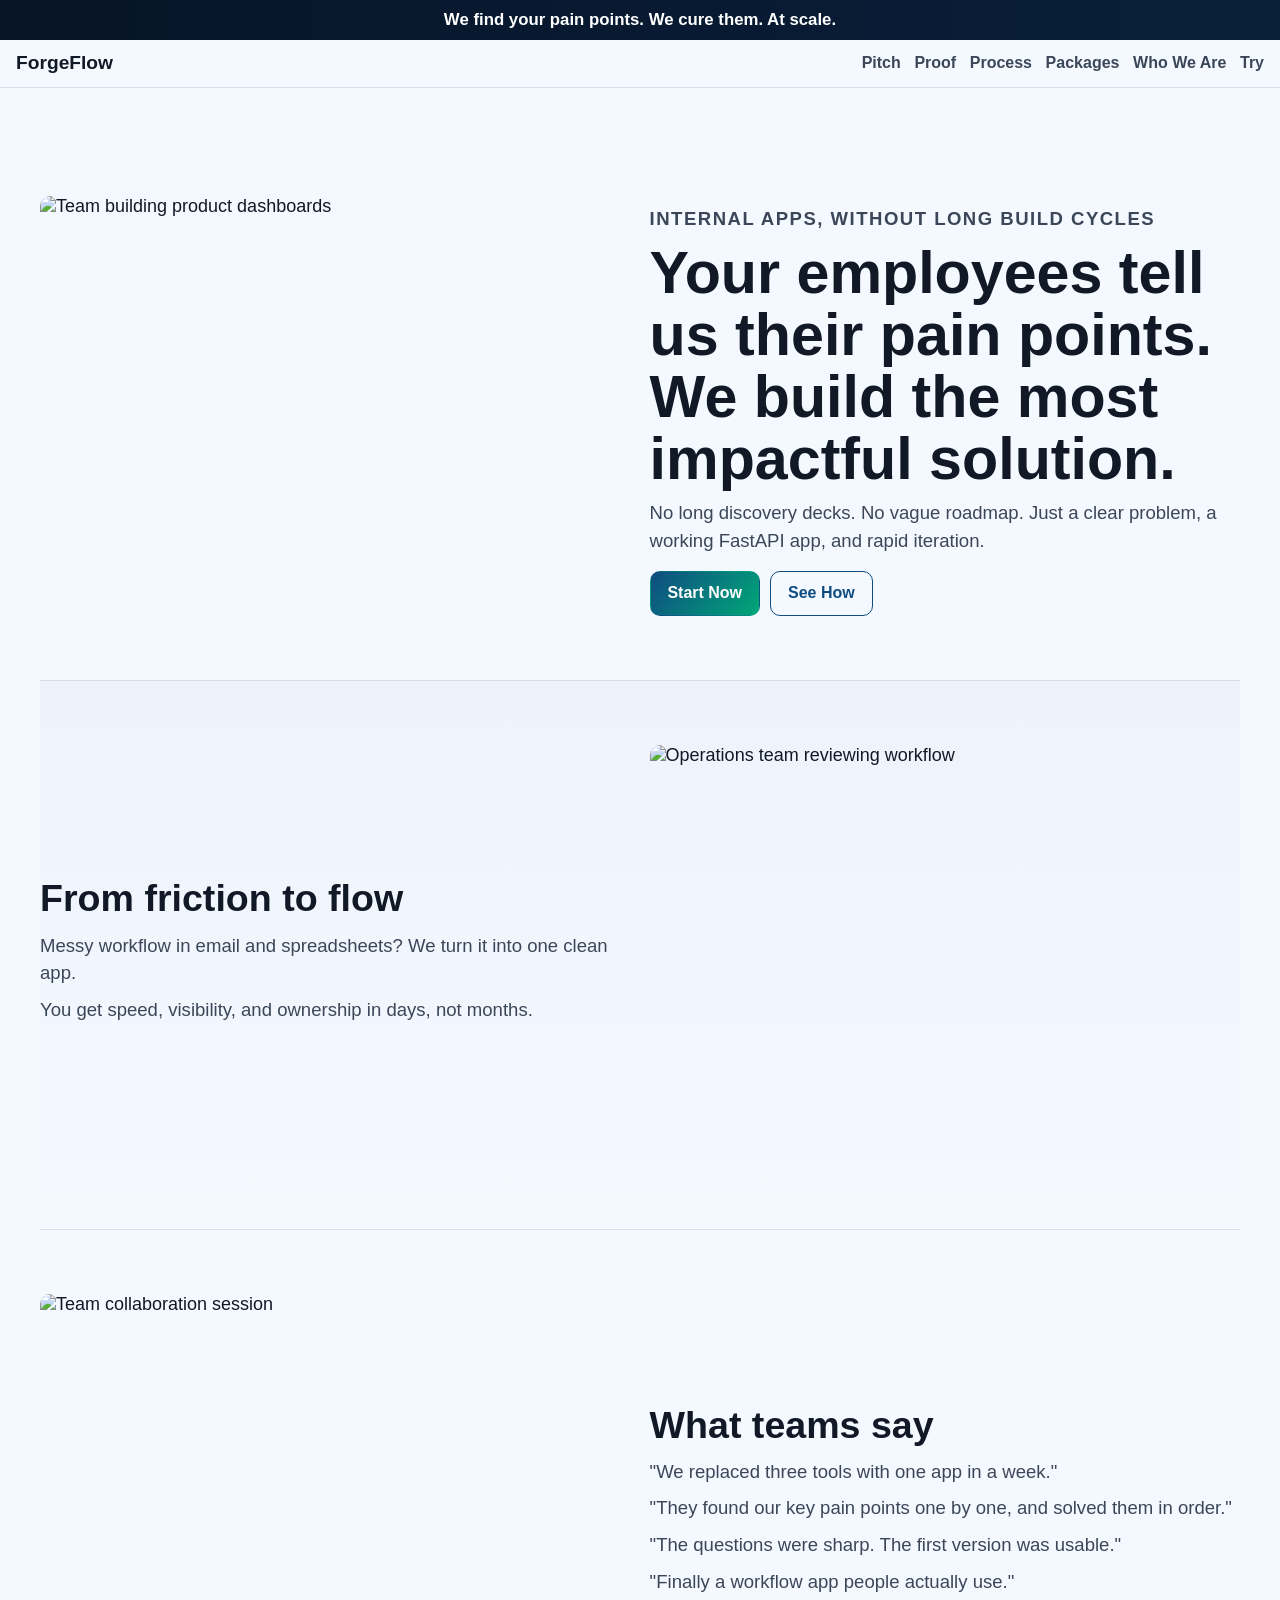
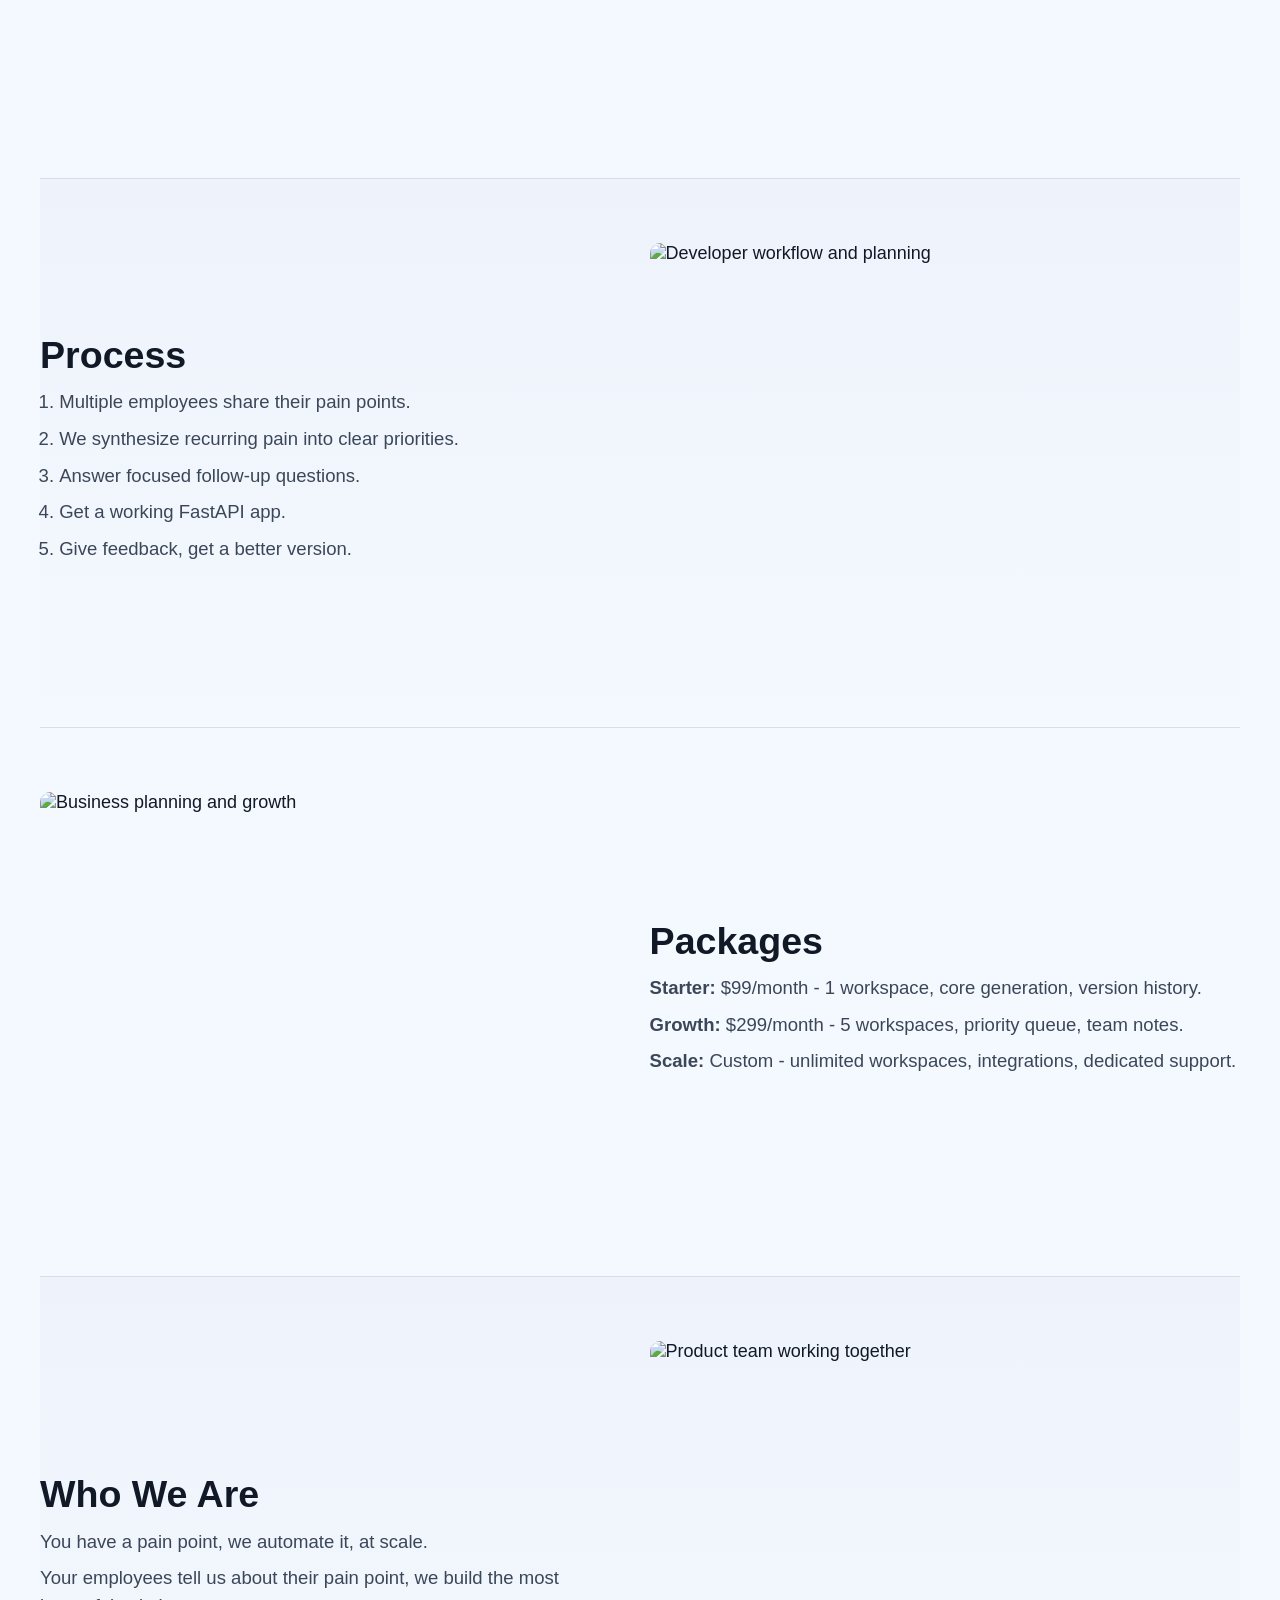
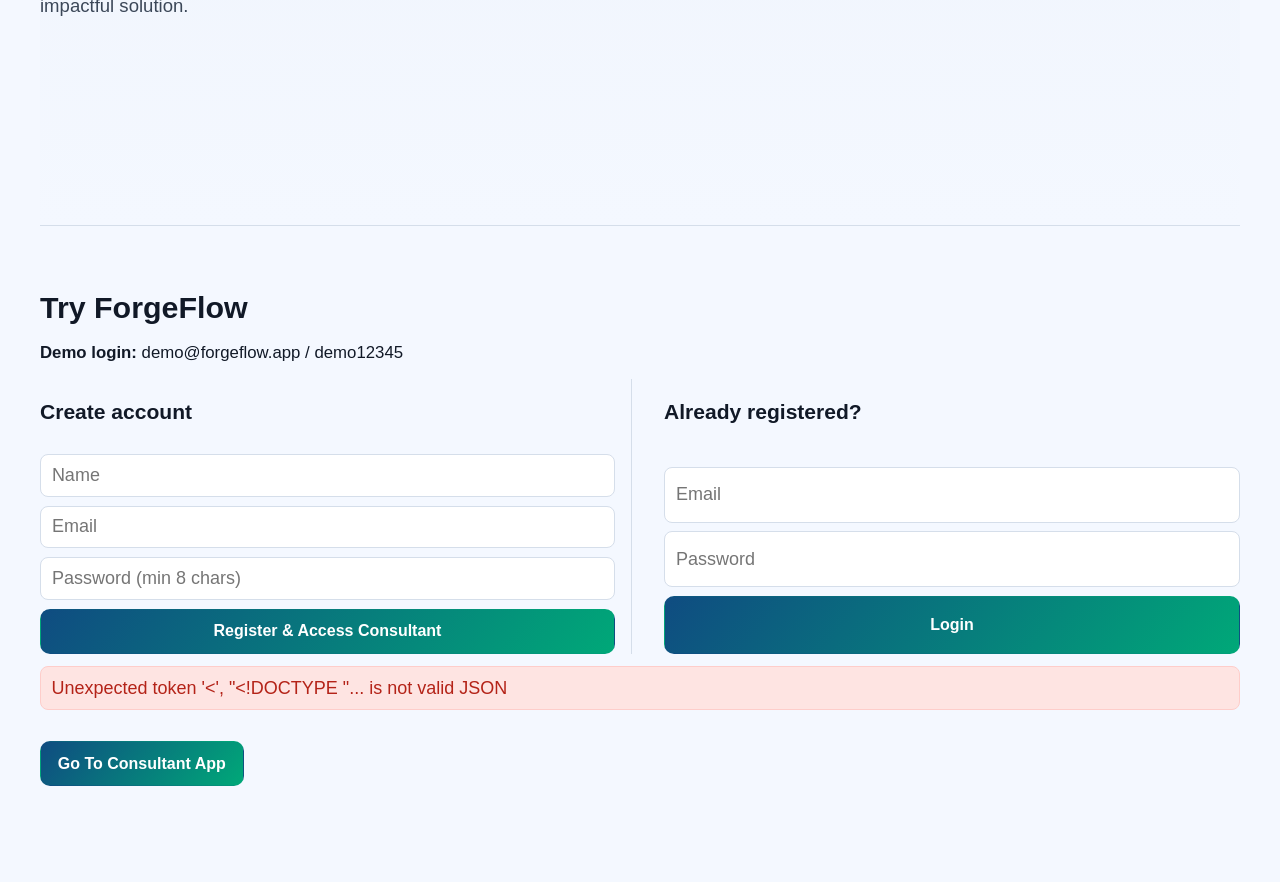
==== templates/index.html @ 517baf98 "add demo login" ====
<!doctype html>
<html lang="en">
<head>
  <meta charset="utf-8" />
  <meta name="viewport" content="width=device-width, initial-scale=1" />
  <title>ForgeFlow | We find your pain points. We cure them. At scale.</title>
  <link rel="stylesheet" href="/static/site.css" />
</head>
<body>
  <div class="banner">We find your pain points. We cure them. At scale.</div>

  <header class="topbar">
    <a class="brand" href="#home">ForgeFlow</a>
    <nav>
      <a href="#pitch">Pitch</a>
      <a href="#proof">Proof</a>
      <a href="#process">Process</a>
      <a href="#packages">Packages</a>
      <a href="#about">Who We Are</a>
      <a href="#auth">Try</a>
    </nav>
  </header>

  <main id="home">
    <section id="pitch" class="band band-hero reveal">
      <div class="split">
        <img src="https://images.unsplash.com/photo-1461749280684-dccba630e2f6?auto=format&fit=crop&w=1400&q=80" alt="Team building product dashboards" />
        <div class="copy">
          <p class="chip">Internal apps, without long build cycles</p>
          <h1>Your employees tell us their pain points. We build the most impactful solution.</h1>
          <p>No long discovery decks. No vague roadmap. Just a clear problem, a working FastAPI app, and rapid iteration.</p>
          <div class="cta-row">
            <a class="btn" href="#auth">Start Now</a>
            <a class="btn btn-ghost" href="#process">See How</a>
          </div>
        </div>
      </div>
    </section>

    <section id="proof" class="band band-alt reveal">
      <div class="split">
        <div class="copy">
          <h2>From friction to flow</h2>
          <p>Messy workflow in email and spreadsheets? We turn it into one clean app.</p>
          <p>You get speed, visibility, and ownership in days, not months.</p>
        </div>
        <img src="https://images.unsplash.com/photo-1553877522-43269d4ea984?auto=format&fit=crop&w=1200&q=80" alt="Operations team reviewing workflow" />
      </div>
    </section>

    <section id="testimonials" class="band reveal">
      <div class="split">
        <img src="https://images.unsplash.com/photo-1521737604893-d14cc237f11d?auto=format&fit=crop&w=1200&q=80" alt="Team collaboration session" />
        <div class="copy">
          <h2>What teams say</h2>
          <p>"We replaced three tools with one app in a week."</p>
          <p>"They found our key pain points one by one, and solved them in order."</p>
          <p>"The questions were sharp. The first version was usable."</p>
          <p>"Finally a workflow app people actually use."</p>
        </div>
      </div>
    </section>

    <section id="process" class="band band-alt reveal">
      <div class="split">
        <div class="copy">
          <h2>Process</h2>
          <ol>
            <li>Multiple employees share their pain points.</li>
            <li>We synthesize recurring pain into clear priorities.</li>
            <li>Answer focused follow-up questions.</li>
            <li>Get a working FastAPI app.</li>
            <li>Give feedback, get a better version.</li>
          </ol>
        </div>
        <img src="https://images.unsplash.com/photo-1498050108023-c5249f4df085?auto=format&fit=crop&w=1200&q=80" alt="Developer workflow and planning" />
      </div>
    </section>

    <section id="packages" class="band reveal">
      <div class="split">
        <img src="https://images.unsplash.com/photo-1454165804606-c3d57bc86b40?auto=format&fit=crop&w=1200&q=80" alt="Business planning and growth" />
        <div class="copy">
          <h2>Packages</h2>
          <p><strong>Starter:</strong> $99/month - 1 workspace, core generation, version history.</p>
          <p><strong>Growth:</strong> $299/month - 5 workspaces, priority queue, team notes.</p>
          <p><strong>Scale:</strong> Custom - unlimited workspaces, integrations, dedicated support.</p>
        </div>
      </div>
    </section>

    <section id="about" class="band band-alt reveal">
      <div class="split">
        <div class="copy">
          <h2>Who We Are</h2>
          <p>You have a pain point, we automate it, at scale.</p>
          <p>Your employees tell us about their pain point, we build the most impactful solution.</p>
        </div>
        <img src="https://images.unsplash.com/photo-1497215842964-222b430dc094?auto=format&fit=crop&w=1200&q=80" alt="Product team working together" />
      </div>
    </section>

    <section id="auth" class="band reveal">
      <div class="auth-wrap">
        <h2>Try ForgeFlow</h2>
        <p id="auth-state" class="muted"></p>
        <p class="demo-cred"><strong>Demo login:</strong> demo@forgeflow.app / demo12345</p>
        <div class="auth-grid">
          <form id="register-form" class="stack form-col">
            <h3>Create account</h3>
            <input id="register-name" type="text" placeholder="Name" required />
            <input id="register-email" type="email" placeholder="Email" required />
            <input id="register-password" type="password" placeholder="Password (min 8 chars)" required minlength="8" />
            <button type="submit" class="btn">Register & Access Consultant</button>
          </form>

          <form id="login-form" class="stack form-col">
            <h3>Already registered?</h3>
            <input id="login-email" type="email" placeholder="Email" required />
            <input id="login-password" type="password" placeholder="Password" required minlength="8" />
            <button type="submit" class="btn">Login</button>
            <button id="logout-btn" type="button" class="btn btn-ghost" hidden>Logout</button>
          </form>
        </div>

        <p id="auth-error" class="error" hidden></p>
        <a id="consultant-link" class="btn" href="/consultant" hidden>Go To Consultant App</a>
      </div>
    </section>
  </main>

  <script src="/static/site.js"></script>
</body>
</html>
---- static/site.css ----
:root {
  --bg: #f4f8ff;
  --text: #111927;
  --muted: #3b4758;
  --line: #d5deea;
  --brand: #0f4c81;
  --brand-2: #00a878;
  --banner: #091f3a;
}

* { box-sizing: border-box; }
html { scroll-behavior: smooth; }

body {
  margin: 0;
  color: var(--text);
  font-family: "Avenir Next", "Segoe UI", sans-serif;
  font-size: 18px;
  background: var(--bg);
}

.banner {
  position: fixed;
  top: 0;
  left: 0;
  right: 0;
  z-index: 40;
  padding: .62rem 1rem;
  text-align: center;
  color: #fff;
  font-weight: 700;
  font-size: 1.05rem;
  background: linear-gradient(90deg, #071427, var(--banner));
}

.topbar {
  position: fixed;
  top: 38px;
  left: 0;
  right: 0;
  z-index: 35;
  display: flex;
  align-items: center;
  justify-content: space-between;
  padding: .85rem 1rem;
  background: rgba(244, 248, 255, 0.95);
  backdrop-filter: blur(8px);
  border-bottom: 1px solid var(--line);
}

.brand {
  color: var(--text);
  text-decoration: none;
  font-weight: 900;
  font-size: 1.2rem;
}

nav {
  display: flex;
  gap: .85rem;
  flex-wrap: wrap;
}

nav a {
  color: var(--muted);
  text-decoration: none;
  font-weight: 700;
  font-size: 1rem;
}

main {
  width: min(1200px, 100% - 2rem);
  margin: 0 auto;
  padding-top: 132px;
  padding-bottom: 2rem;
}

.band {
  padding: 4rem 0;
  border-top: 1px solid var(--line);
  scroll-margin-top: 120px;
}

.band-hero { border-top: 0; }
.band-alt { background: linear-gradient(180deg, rgba(213, 222, 234, 0.18), rgba(213, 222, 234, 0)); }

.split {
  display: grid;
  grid-template-columns: 1fr 1fr;
  gap: 1.2rem;
  align-items: center;
}

.split img {
  width: 100%;
  height: 420px;
  object-fit: cover;
  border-radius: 10px;
}

.copy h1 {
  margin: 0;
  font-size: clamp(2.3rem, 5.2vw, 3.7rem);
  line-height: 1.05;
}

.copy h2 {
  margin: 0 0 .7rem;
  font-size: clamp(1.7rem, 3.2vw, 2.35rem);
}

.copy p,
.copy li {
  margin: .55rem 0;
  color: var(--muted);
  font-size: 1.16rem;
  line-height: 1.5;
}

.chip {
  margin: 0 0 .7rem;
  color: var(--brand);
  font-weight: 800;
  text-transform: uppercase;
  letter-spacing: .08em;
  font-size: .82rem;
}

ol {
  margin: .3rem 0 0;
  padding-left: 1.2rem;
}

.cta-row {
  display: flex;
  gap: .65rem;
  flex-wrap: wrap;
  margin-top: 1rem;
}

.btn {
  border: 1px solid transparent;
  border-radius: 10px;
  padding: .78rem 1.05rem;
  color: white;
  background: linear-gradient(130deg, var(--brand), var(--brand-2));
  text-decoration: none;
  font-weight: 800;
  font-size: 1rem;
  cursor: pointer;
}

.btn-ghost {
  background: transparent;
  color: var(--brand);
  border-color: var(--brand);
}

.auth-wrap h2 {
  margin: 0 0 .5rem;
  font-size: clamp(1.4rem, 3vw, 1.9rem);
}

.demo-cred {
  margin: .4rem 0 0;
  font-size: 1.05rem;
  color: var(--text);
}

.auth-grid {
  display: grid;
  grid-template-columns: 1fr 1fr;
  gap: 1rem;
  margin-top: 1rem;
}

.form-col {
  padding-right: 1rem;
  border-right: 1px solid var(--line);
}

.form-col:last-child {
  border-right: 0;
  padding-right: 0;
  padding-left: 1rem;
}

.stack { display: grid; gap: .55rem; }

input,
button { font: inherit; }

input {
  width: 100%;
  border: 1px solid var(--line);
  border-radius: 8px;
  padding: .62rem .68rem;
  background: #fff;
}

.error {
  margin-top: .8rem;
  padding: .65rem;
  border-radius: 8px;
  border: 1px solid #fecdca;
  background: #fee4e2;
  color: #b42318;
}

.muted { color: var(--muted); }

#consultant-link {
  margin-top: .8rem;
  display: inline-block;
}

.reveal {
  opacity: 0;
  transform: translateY(20px);
  transition: opacity .7s ease, transform .7s ease;
}

.reveal.in-view {
  opacity: 1;
  transform: translateY(0);
}

@media (max-width: 980px) {
  main { padding-top: 160px; }

  .split,
  .auth-grid {
    grid-template-columns: 1fr;
  }

  .split img {
    height: 280px;
  }

  .form-col,
  .form-col:last-child {
    border-right: 0;
    padding-right: 0;
    padding-left: 0;
  }

  .topbar {
    top: 36px;
    padding: .7rem .8rem;
  }

  nav {
    justify-content: flex-end;
    gap: .55rem;
  }
}
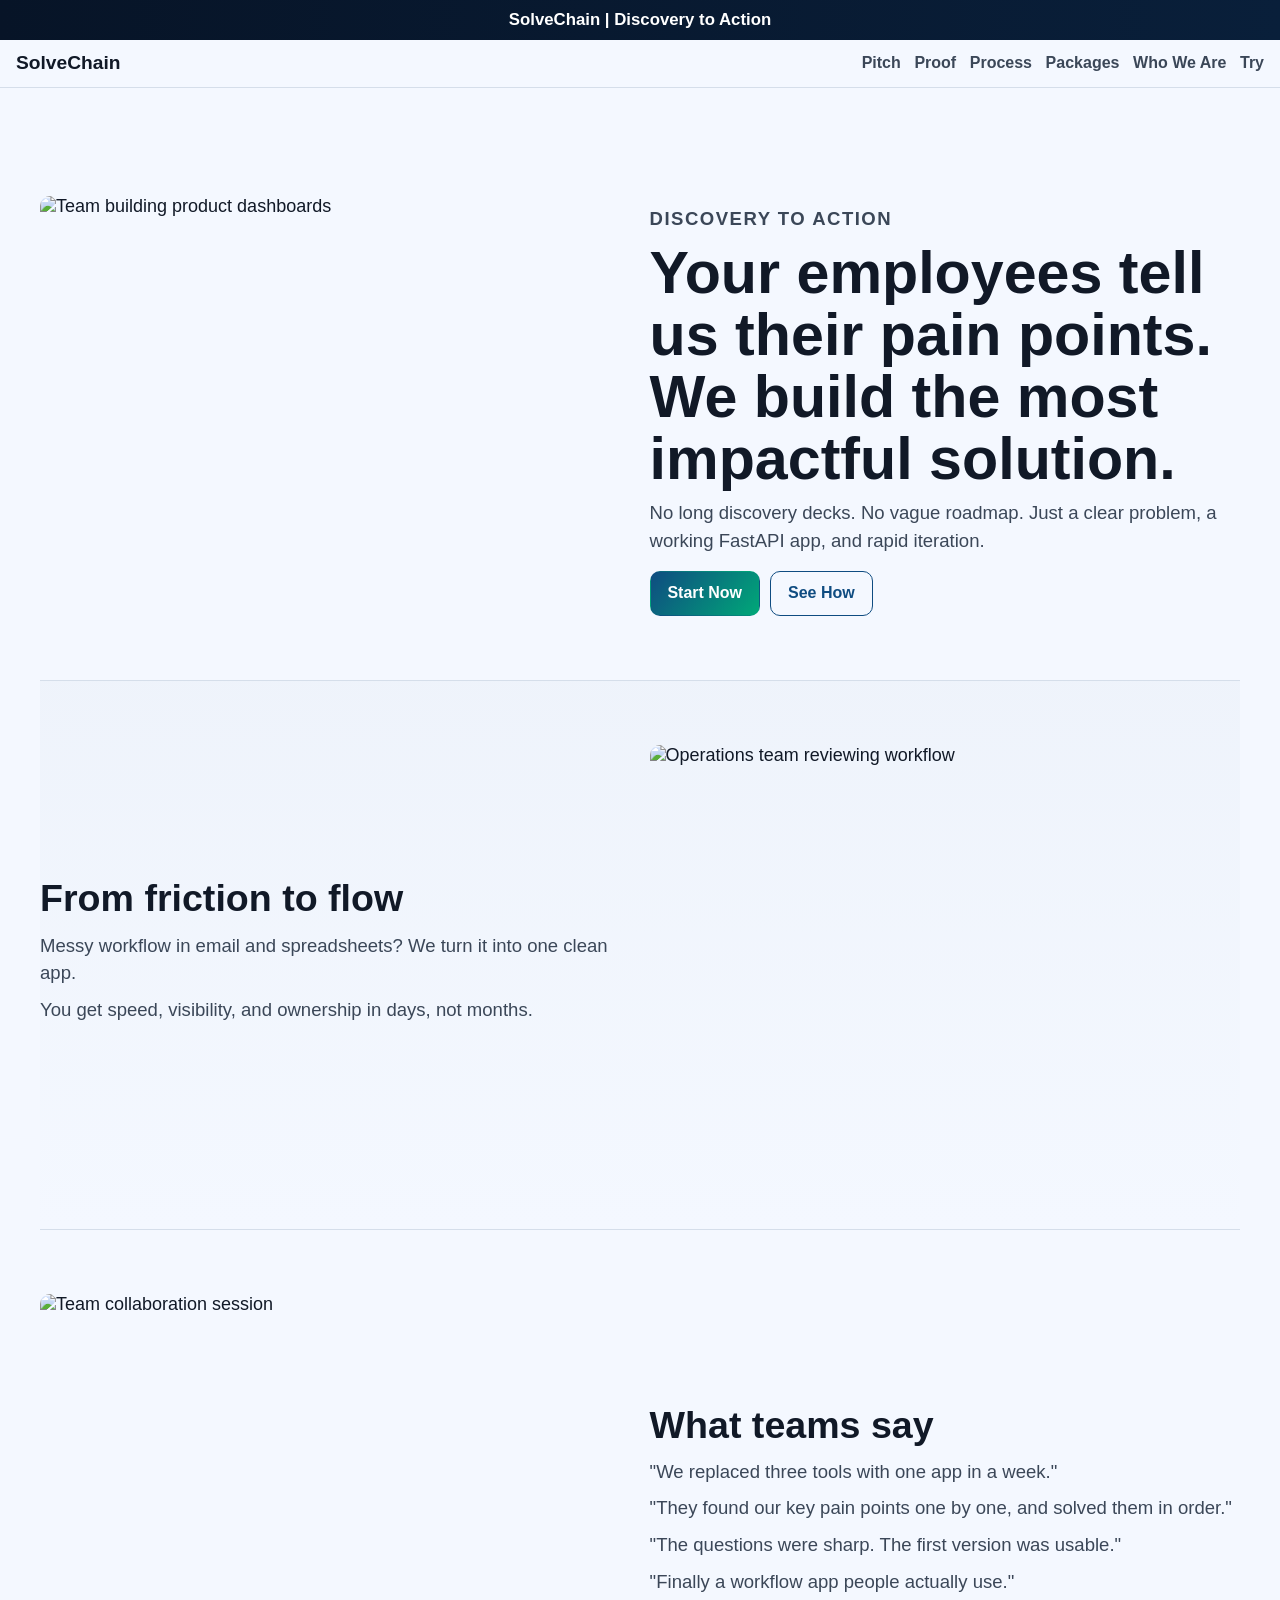
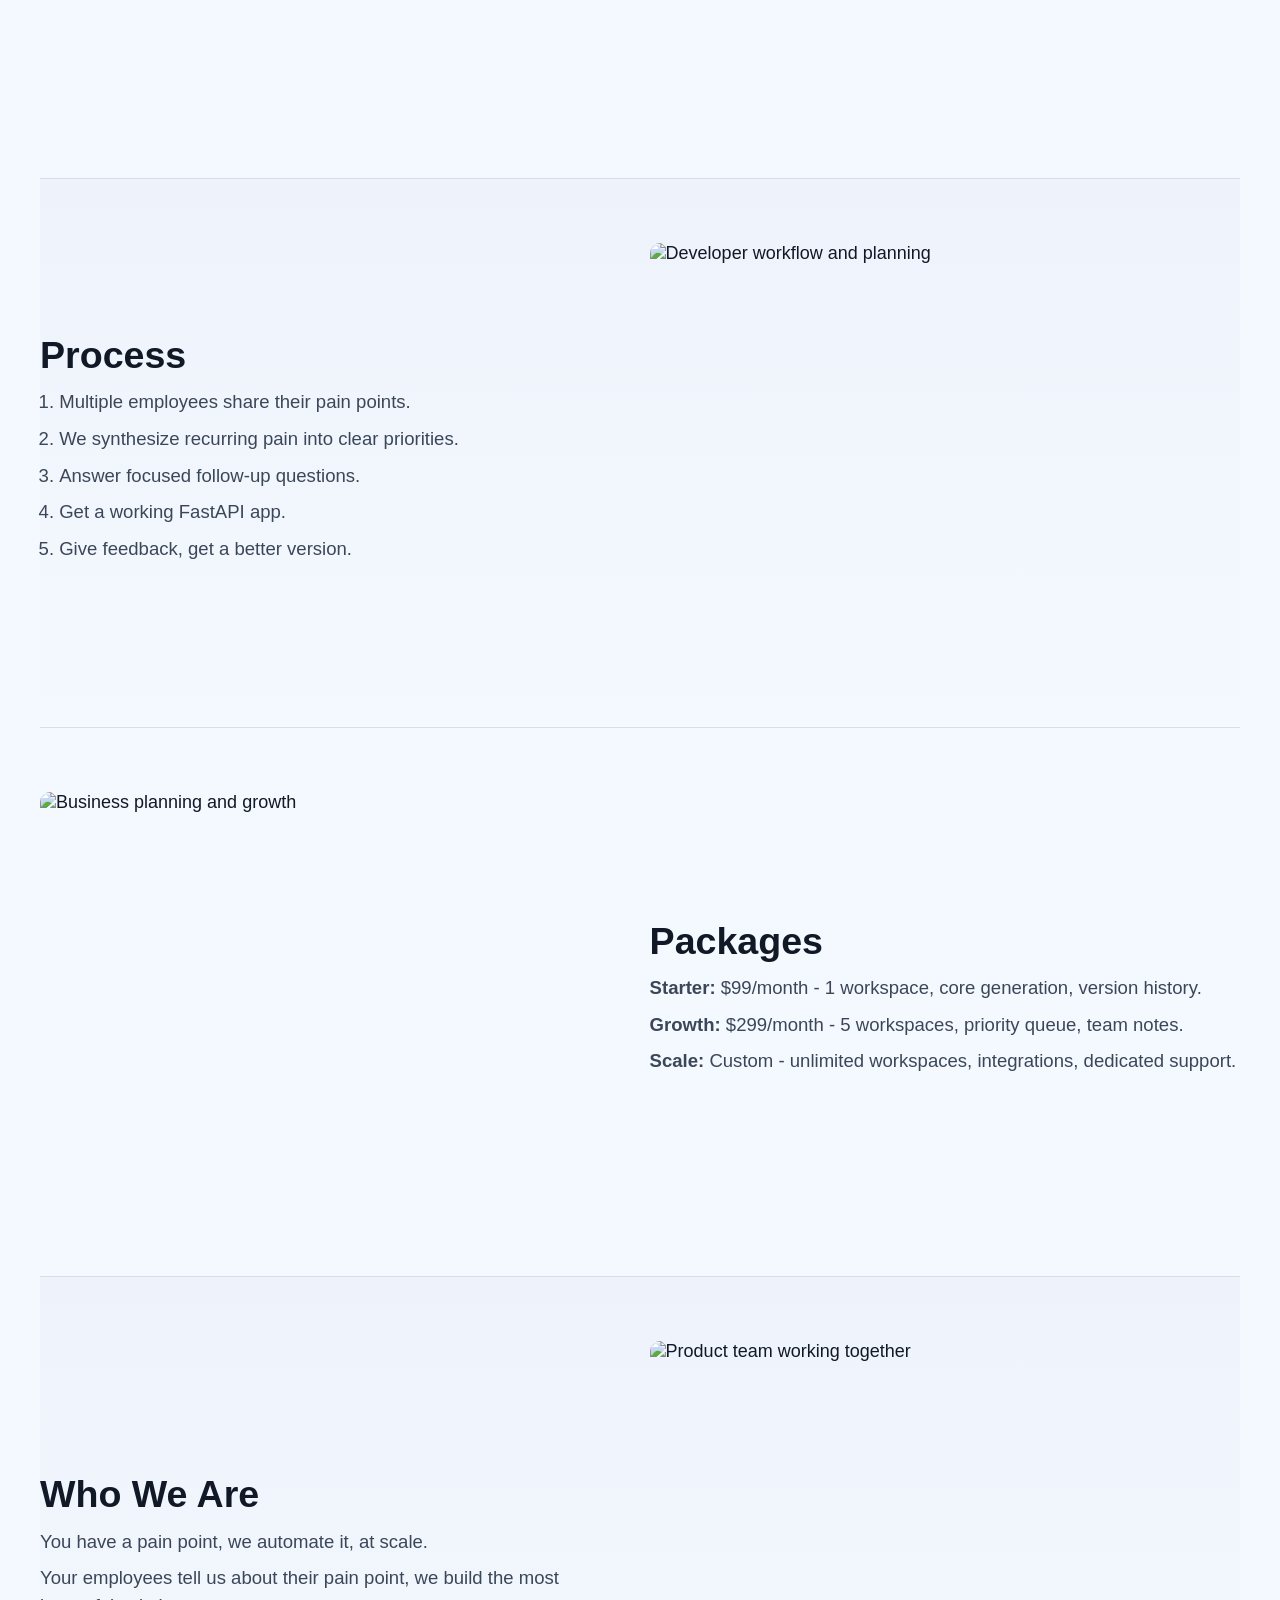
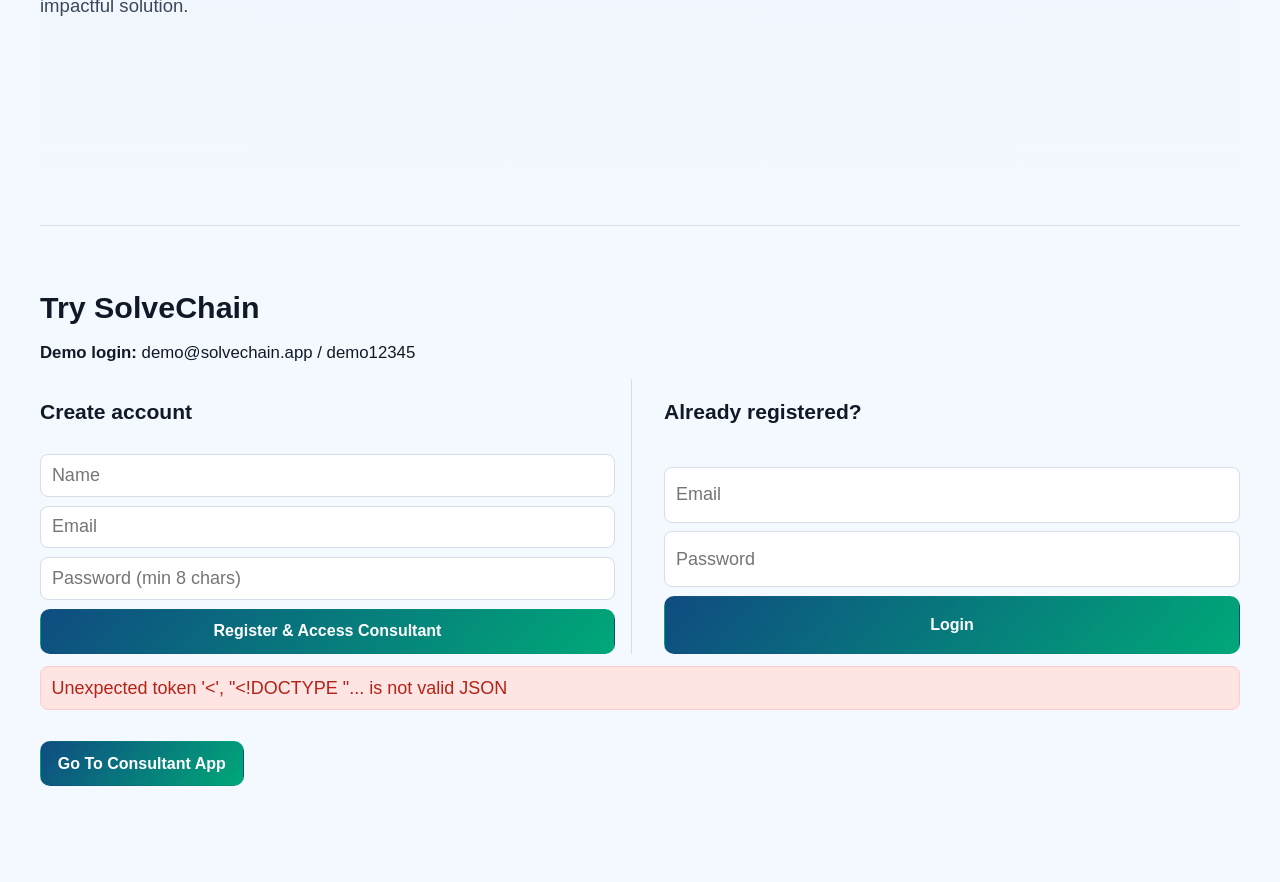
==== commit 904ffbc4: "update name" ====
--- a/templates/index.html
+++ b/templates/index.html
@@ -3,14 +3,14 @@
 <head>
   <meta charset="utf-8" />
   <meta name="viewport" content="width=device-width, initial-scale=1" />
-  <title>ForgeFlow | We find your pain points. We cure them. At scale.</title>
+  <title>SolveChain | Discovery to Action</title>
   <link rel="stylesheet" href="/static/site.css" />
 </head>
 <body>
-  <div class="banner">We find your pain points. We cure them. At scale.</div>
+  <div class="banner">SolveChain | Discovery to Action</div>
 
   <header class="topbar">
-    <a class="brand" href="#home">ForgeFlow</a>
+    <a class="brand" href="#home">SolveChain</a>
     <nav>
       <a href="#pitch">Pitch</a>
       <a href="#proof">Proof</a>
@@ -26,7 +26,7 @@
       <div class="split">
         <img src="https://images.unsplash.com/photo-1461749280684-dccba630e2f6?auto=format&fit=crop&w=1400&q=80" alt="Team building product dashboards" />
         <div class="copy">
-          <p class="chip">Internal apps, without long build cycles</p>
+          <p class="chip">Discovery to Action</p>
           <h1>Your employees tell us their pain points. We build the most impactful solution.</h1>
           <p>No long discovery decks. No vague roadmap. Just a clear problem, a working FastAPI app, and rapid iteration.</p>
           <div class="cta-row">
@@ -102,9 +102,9 @@
 
     <section id="auth" class="band reveal">
       <div class="auth-wrap">
-        <h2>Try ForgeFlow</h2>
+        <h2>Try SolveChain</h2>
         <p id="auth-state" class="muted"></p>
-        <p class="demo-cred"><strong>Demo login:</strong> demo@forgeflow.app / demo12345</p>
+        <p class="demo-cred"><strong>Demo login:</strong> demo@solvechain.app / demo12345</p>
         <div class="auth-grid">
           <form id="register-form" class="stack form-col">
             <h3>Create account</h3>
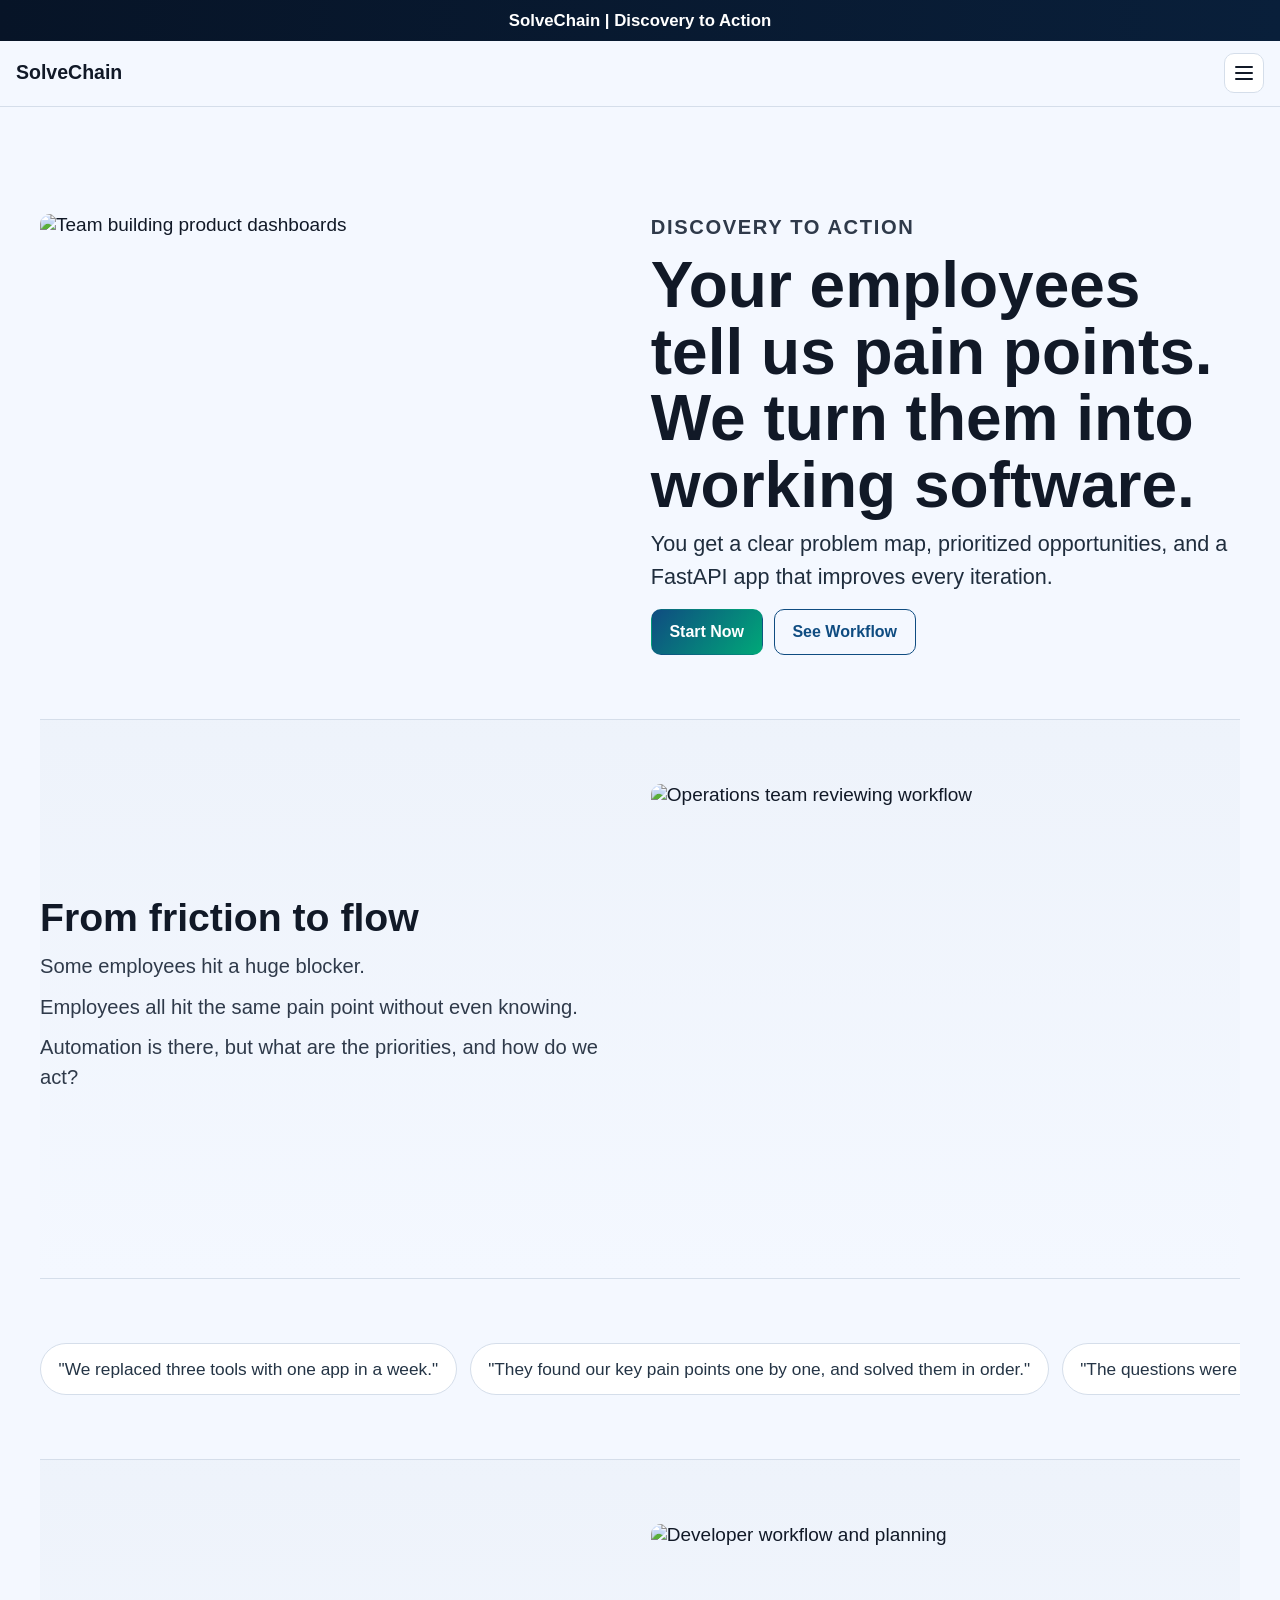
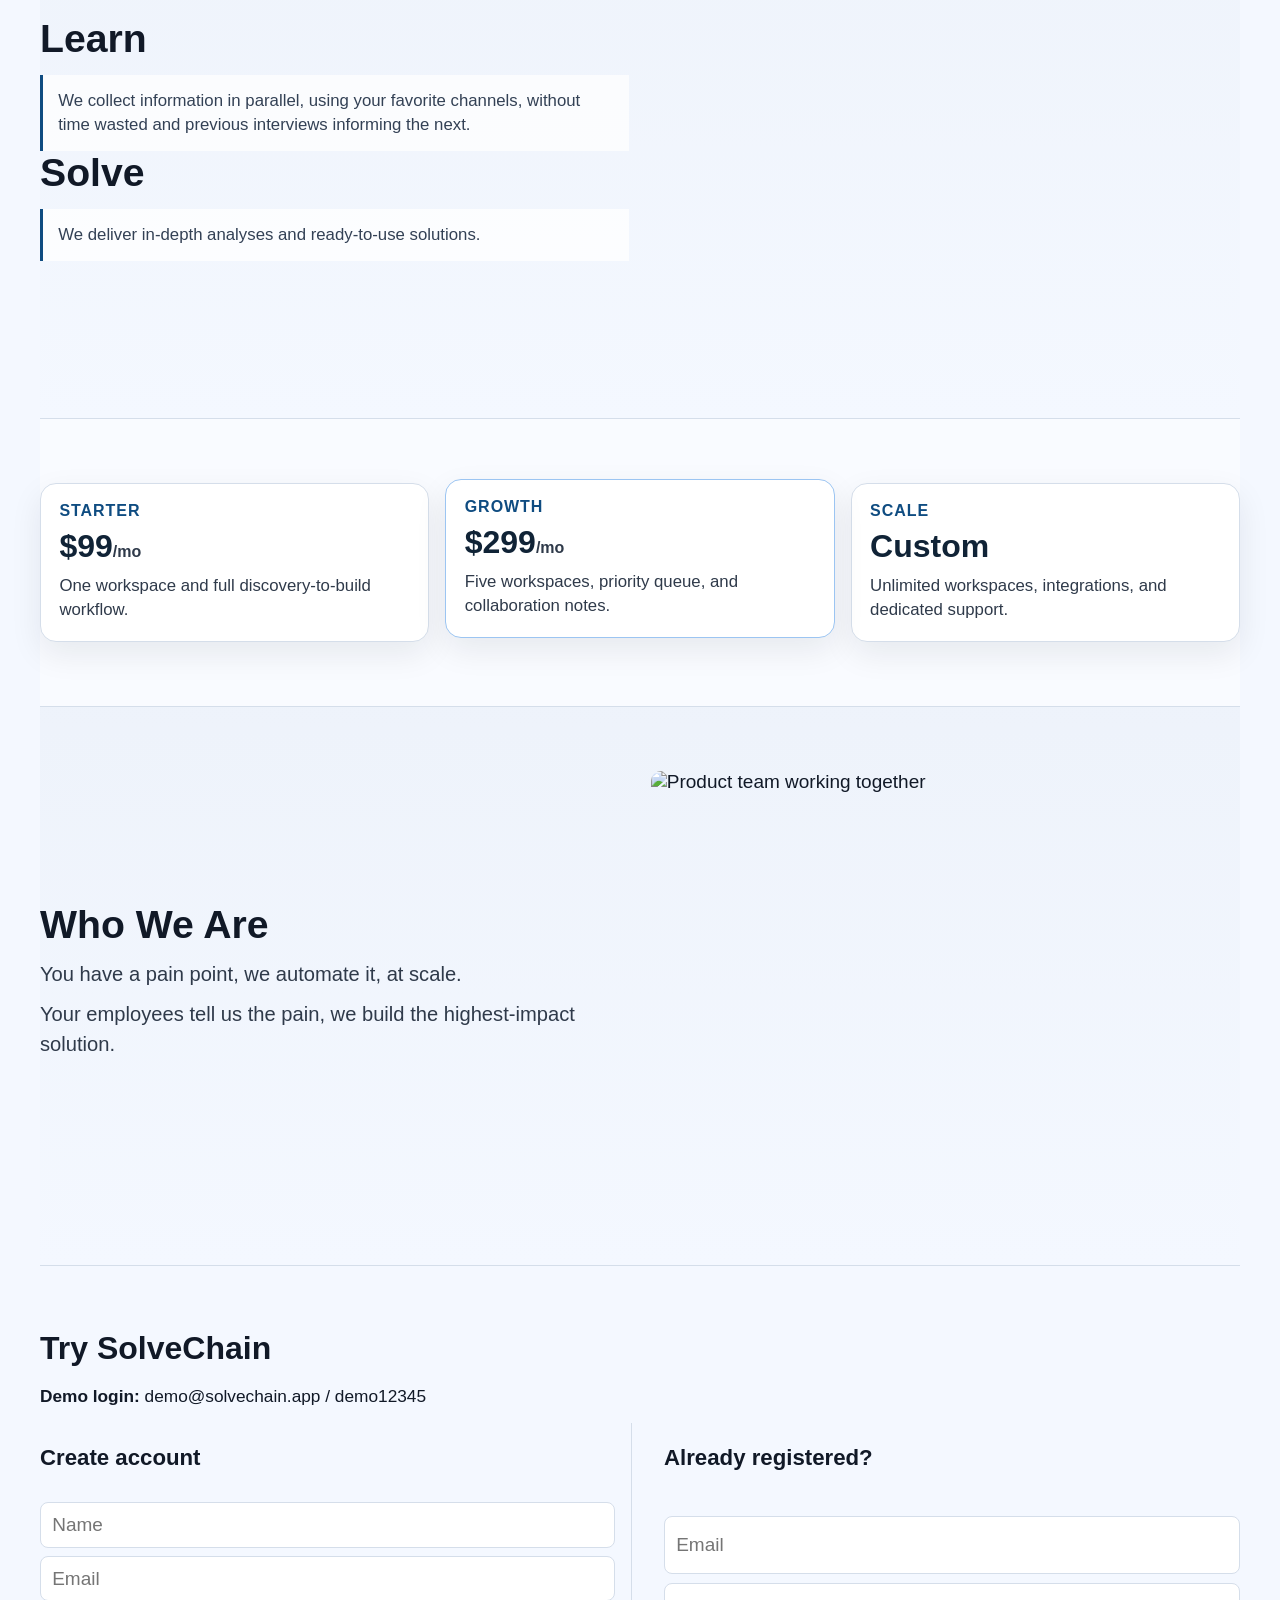
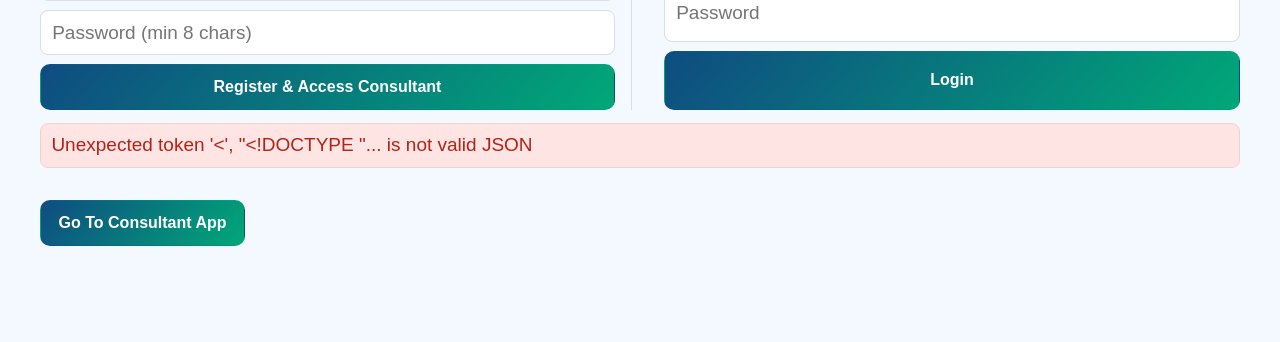
==== commit 461b08a8: "update UI" ====
--- a/templates/index.html
+++ b/templates/index.html
@@ -1,134 +1,244 @@
 <!doctype html>
 <html lang="en">
-<head>
-  <meta charset="utf-8" />
-  <meta name="viewport" content="width=device-width, initial-scale=1" />
-  <title>SolveChain | Discovery to Action</title>
-  <link rel="stylesheet" href="/static/site.css" />
-</head>
-<body>
-  <div class="banner">SolveChain | Discovery to Action</div>
-
-  <header class="topbar">
-    <a class="brand" href="#home">SolveChain</a>
-    <nav>
-      <a href="#pitch">Pitch</a>
-      <a href="#proof">Proof</a>
-      <a href="#process">Process</a>
-      <a href="#packages">Packages</a>
-      <a href="#about">Who We Are</a>
-      <a href="#auth">Try</a>
-    </nav>
-  </header>
-
-  <main id="home">
-    <section id="pitch" class="band band-hero reveal">
-      <div class="split">
-        <img src="https://images.unsplash.com/photo-1461749280684-dccba630e2f6?auto=format&fit=crop&w=1400&q=80" alt="Team building product dashboards" />
-        <div class="copy">
-          <p class="chip">Discovery to Action</p>
-          <h1>Your employees tell us their pain points. We build the most impactful solution.</h1>
-          <p>No long discovery decks. No vague roadmap. Just a clear problem, a working FastAPI app, and rapid iteration.</p>
-          <div class="cta-row">
-            <a class="btn" href="#auth">Start Now</a>
-            <a class="btn btn-ghost" href="#process">See How</a>
-          </div>
-        </div>
-      </div>
-    </section>
-
-    <section id="proof" class="band band-alt reveal">
-      <div class="split">
-        <div class="copy">
-          <h2>From friction to flow</h2>
-          <p>Messy workflow in email and spreadsheets? We turn it into one clean app.</p>
-          <p>You get speed, visibility, and ownership in days, not months.</p>
-        </div>
-        <img src="https://images.unsplash.com/photo-1553877522-43269d4ea984?auto=format&fit=crop&w=1200&q=80" alt="Operations team reviewing workflow" />
-      </div>
-    </section>
-
-    <section id="testimonials" class="band reveal">
-      <div class="split">
-        <img src="https://images.unsplash.com/photo-1521737604893-d14cc237f11d?auto=format&fit=crop&w=1200&q=80" alt="Team collaboration session" />
-        <div class="copy">
-          <h2>What teams say</h2>
-          <p>"We replaced three tools with one app in a week."</p>
-          <p>"They found our key pain points one by one, and solved them in order."</p>
-          <p>"The questions were sharp. The first version was usable."</p>
-          <p>"Finally a workflow app people actually use."</p>
-        </div>
-      </div>
-    </section>
-
-    <section id="process" class="band band-alt reveal">
-      <div class="split">
-        <div class="copy">
-          <h2>Process</h2>
-          <ol>
-            <li>Multiple employees share their pain points.</li>
-            <li>We synthesize recurring pain into clear priorities.</li>
-            <li>Answer focused follow-up questions.</li>
-            <li>Get a working FastAPI app.</li>
-            <li>Give feedback, get a better version.</li>
-          </ol>
-        </div>
-        <img src="https://images.unsplash.com/photo-1498050108023-c5249f4df085?auto=format&fit=crop&w=1200&q=80" alt="Developer workflow and planning" />
-      </div>
-    </section>
-
-    <section id="packages" class="band reveal">
-      <div class="split">
-        <img src="https://images.unsplash.com/photo-1454165804606-c3d57bc86b40?auto=format&fit=crop&w=1200&q=80" alt="Business planning and growth" />
-        <div class="copy">
-          <h2>Packages</h2>
-          <p><strong>Starter:</strong> $99/month - 1 workspace, core generation, version history.</p>
-          <p><strong>Growth:</strong> $299/month - 5 workspaces, priority queue, team notes.</p>
-          <p><strong>Scale:</strong> Custom - unlimited workspaces, integrations, dedicated support.</p>
-        </div>
-      </div>
-    </section>
-
-    <section id="about" class="band band-alt reveal">
-      <div class="split">
-        <div class="copy">
-          <h2>Who We Are</h2>
-          <p>You have a pain point, we automate it, at scale.</p>
-          <p>Your employees tell us about their pain point, we build the most impactful solution.</p>
-        </div>
-        <img src="https://images.unsplash.com/photo-1497215842964-222b430dc094?auto=format&fit=crop&w=1200&q=80" alt="Product team working together" />
-      </div>
-    </section>
-
-    <section id="auth" class="band reveal">
-      <div class="auth-wrap">
-        <h2>Try SolveChain</h2>
-        <p id="auth-state" class="muted"></p>
-        <p class="demo-cred"><strong>Demo login:</strong> demo@solvechain.app / demo12345</p>
-        <div class="auth-grid">
-          <form id="register-form" class="stack form-col">
-            <h3>Create account</h3>
-            <input id="register-name" type="text" placeholder="Name" required />
-            <input id="register-email" type="email" placeholder="Email" required />
-            <input id="register-password" type="password" placeholder="Password (min 8 chars)" required minlength="8" />
-            <button type="submit" class="btn">Register & Access Consultant</button>
-          </form>
-
-          <form id="login-form" class="stack form-col">
-            <h3>Already registered?</h3>
-            <input id="login-email" type="email" placeholder="Email" required />
-            <input id="login-password" type="password" placeholder="Password" required minlength="8" />
-            <button type="submit" class="btn">Login</button>
-            <button id="logout-btn" type="button" class="btn btn-ghost" hidden>Logout</button>
-          </form>
-        </div>
-
-        <p id="auth-error" class="error" hidden></p>
-        <a id="consultant-link" class="btn" href="/consultant" hidden>Go To Consultant App</a>
-      </div>
-    </section>
-  </main>
-
-  <script src="/static/site.js"></script>
-</body>
+  <head>
+    <meta charset="utf-8" />
+    <meta name="viewport" content="width=device-width, initial-scale=1" />
+    <title>SolveChain | Discovery to Action</title>
+    <link rel="stylesheet" href="/static/site.css" />
+  </head>
+  <body>
+    <div class="banner">SolveChain | Discovery to Action</div>
+
+    <header class="topbar">
+      <a class="brand" href="#home">SolveChain</a>
+      <button
+        class="menu-toggle"
+        id="menu-toggle"
+        aria-expanded="false"
+        aria-controls="nav-menu"
+        aria-label="Toggle menu"
+      >
+        <span></span><span></span><span></span>
+      </button>
+      <nav class="nav-menu" id="nav-menu">
+        <a href="#outcome">Outcome</a>
+        <a href="#proof">Proof</a>
+        <a href="#flow">How It Works</a>
+        <a href="#plans">Plans</a>
+        <a href="#team">Team</a>
+        <a href="#auth">Try</a>
+      </nav>
+    </header>
+
+    <main id="home">
+      <section id="outcome" class="band band-hero reveal">
+        <div class="split">
+          <img
+            src="https://images.unsplash.com/photo-1461749280684-dccba630e2f6?auto=format&fit=crop&w=1400&q=80"
+            alt="Team building product dashboards"
+          />
+          <div class="copy">
+            <p class="chip">Discovery to Action</p>
+            <h1>
+              Your employees tell us pain points. We turn them into working
+              software.
+            </h1>
+            <p class="lead">
+              You get a clear problem map, prioritized opportunities, and a
+              FastAPI app that improves every iteration.
+            </p>
+            <div class="cta-row">
+              <a class="btn" href="#auth">Start Now</a>
+              <a class="btn btn-ghost" href="#flow">See Workflow</a>
+            </div>
+          </div>
+        </div>
+      </section>
+
+      <section id="proof" class="band band-alt reveal">
+        <div class="split">
+          <div class="copy">
+            <h2>From friction to flow</h2>
+            <p>Some employees hit a huge blocker.</p>
+            <p>Employees all hit the same pain point without even knowing.</p>
+            <p>
+              Automation is there, but what are the priorities, and how do we
+              act?
+            </p>
+          </div>
+          <img
+            src="https://images.unsplash.com/photo-1553877522-43269d4ea984?auto=format&fit=crop&w=1200&q=80"
+            alt="Operations team reviewing workflow"
+          />
+        </div>
+      </section>
+
+      <section id="voices" class="band reveal testimonials-band">
+        <div class="ticker">
+          <div class="ticker-track">
+            <article class="voice">
+              "We replaced three tools with one app in a week."
+            </article>
+            <article class="voice">
+              "They found our key pain points one by one, and solved them in
+              order."
+            </article>
+            <article class="voice">
+              "The questions were sharp. The first version was usable."
+            </article>
+            <article class="voice">
+              "Finally a workflow app people actually use."
+            </article>
+            <article class="voice">
+              "We stopped debating and started shipping."
+            </article>
+            <article class="voice">
+              "We replaced three tools with one app in a week."
+            </article>
+            <article class="voice">
+              "They found our key pain points one by one, and solved them in
+              order."
+            </article>
+            <article class="voice">
+              "The questions were sharp. The first version was usable."
+            </article>
+          </div>
+        </div>
+      </section>
+
+      <section id="flow" class="band band-alt reveal">
+        <div class="split">
+          <div class="copy">
+            <h2>Learn</h2>
+            <div class="flow-steps">
+              <article class="flow-step">
+                <p>
+                  We collect information in parallel, using your favorite
+                  channels, without time wasted and previous interviews
+                  informing the next.
+                </p>
+              </article>
+            </div>
+            <h2>Solve</h2>
+            <div class="flow-steps">
+              <article class="flow-step">
+                <p>We deliver in-depth analyses and ready-to-use solutions.</p>
+              </article>
+            </div>
+          </div>
+          <img
+            src="https://images.unsplash.com/photo-1498050108023-c5249f4df085?auto=format&fit=crop&w=1200&q=80"
+            alt="Developer workflow and planning"
+          />
+        </div>
+      </section>
+
+      <section id="plans" class="band reveal plans-band">
+        <div class="plan-grid">
+          <article class="plan-card">
+            <p class="plan-tier">Starter</p>
+            <p class="plan-price">$99<span>/mo</span></p>
+            <p>One workspace and full discovery-to-build workflow.</p>
+          </article>
+          <article class="plan-card featured">
+            <p class="plan-tier">Growth</p>
+            <p class="plan-price">$299<span>/mo</span></p>
+            <p>Five workspaces, priority queue, and collaboration notes.</p>
+          </article>
+          <article class="plan-card">
+            <p class="plan-tier">Scale</p>
+            <p class="plan-price">Custom</p>
+            <p>Unlimited workspaces, integrations, and dedicated support.</p>
+          </article>
+        </div>
+      </section>
+
+      <section id="team" class="band band-alt reveal">
+        <div class="split">
+          <div class="copy">
+            <h2>Who We Are</h2>
+            <p>You have a pain point, we automate it, at scale.</p>
+            <p>
+              Your employees tell us the pain, we build the highest-impact
+              solution.
+            </p>
+          </div>
+          <img
+            src="https://images.unsplash.com/photo-1497215842964-222b430dc094?auto=format&fit=crop&w=1200&q=80"
+            alt="Product team working together"
+          />
+        </div>
+      </section>
+
+      <section id="auth" class="band reveal">
+        <div class="auth-wrap">
+          <h2>Try SolveChain</h2>
+          <p id="auth-state" class="muted"></p>
+          <p class="demo-cred">
+            <strong>Demo login:</strong> demo@solvechain.app / demo12345
+          </p>
+          <div class="auth-grid">
+            <form id="register-form" class="stack form-col">
+              <h3>Create account</h3>
+              <input
+                id="register-name"
+                type="text"
+                placeholder="Name"
+                required
+              />
+              <input
+                id="register-email"
+                type="email"
+                placeholder="Email"
+                required
+              />
+              <input
+                id="register-password"
+                type="password"
+                placeholder="Password (min 8 chars)"
+                required
+                minlength="8"
+              />
+              <button type="submit" class="btn">
+                Register & Access Consultant
+              </button>
+            </form>
+
+            <form id="login-form" class="stack form-col">
+              <h3>Already registered?</h3>
+              <input
+                id="login-email"
+                type="email"
+                placeholder="Email"
+                required
+              />
+              <input
+                id="login-password"
+                type="password"
+                placeholder="Password"
+                required
+                minlength="8"
+              />
+              <button type="submit" class="btn">Login</button>
+              <button
+                id="logout-btn"
+                type="button"
+                class="btn btn-ghost"
+                hidden
+              >
+                Logout
+              </button>
+            </form>
+          </div>
+
+          <p id="auth-error" class="error" hidden></p>
+          <a id="consultant-link" class="btn" href="/consultant" hidden
+            >Go To Consultant App</a
+          >
+        </div>
+      </section>
+    </main>
+
+    <script src="/static/site.js"></script>
+  </body>
 </html>
--- a/static/site.css
+++ b/static/site.css
@@ -1,11 +1,12 @@
 :root {
   --bg: #f4f8ff;
   --text: #111927;
-  --muted: #3b4758;
+  --muted: #2f3a4a;
   --line: #d5deea;
   --brand: #0f4c81;
   --brand-2: #00a878;
   --banner: #091f3a;
+  --surface: #ffffff;
 }
 
 * { box-sizing: border-box; }
@@ -15,7 +16,7 @@
   margin: 0;
   color: var(--text);
   font-family: "Avenir Next", "Segoe UI", sans-serif;
-  font-size: 18px;
+  font-size: 19px;
   background: var(--bg);
 }
 
@@ -24,54 +25,91 @@
   top: 0;
   left: 0;
   right: 0;
-  z-index: 40;
-  padding: .62rem 1rem;
+  z-index: 50;
+  padding: .66rem 1rem;
   text-align: center;
   color: #fff;
-  font-weight: 700;
+  font-weight: 800;
   font-size: 1.05rem;
   background: linear-gradient(90deg, #071427, var(--banner));
 }
 
 .topbar {
   position: fixed;
-  top: 38px;
+  top: 40px;
   left: 0;
   right: 0;
-  z-index: 35;
+  z-index: 45;
   display: flex;
   align-items: center;
   justify-content: space-between;
-  padding: .85rem 1rem;
-  background: rgba(244, 248, 255, 0.95);
-  backdrop-filter: blur(8px);
+  padding: .8rem 1rem;
+  background: rgba(244, 248, 255, 0.96);
   border-bottom: 1px solid var(--line);
+  backdrop-filter: blur(10px);
 }
 
 .brand {
   color: var(--text);
   text-decoration: none;
   font-weight: 900;
-  font-size: 1.2rem;
-}
-
-nav {
-  display: flex;
-  gap: .85rem;
-  flex-wrap: wrap;
-}
-
-nav a {
+  font-size: 1.22rem;
+}
+
+.menu-toggle {
+  display: inline-flex;
+  flex-direction: column;
+  justify-content: center;
+  gap: 4px;
+  width: 40px;
+  height: 40px;
+  border: 1px solid var(--line);
+  border-radius: 10px;
+  background: #fff;
+  cursor: pointer;
+}
+
+.menu-toggle span {
+  display: block;
+  width: 18px;
+  height: 2px;
+  margin: 0 auto;
+  background: var(--text);
+  border-radius: 99px;
+}
+
+.nav-menu {
+  position: absolute;
+  top: calc(100% + 8px);
+  right: 1rem;
+  min-width: 220px;
+  display: none;
+  flex-direction: column;
+  gap: .25rem;
+  padding: .45rem;
+  border: 1px solid var(--line);
+  background: #fff;
+  border-radius: 12px;
+  box-shadow: 0 16px 32px rgba(17, 25, 39, 0.15);
+}
+
+.nav-menu.open { display: flex; }
+
+.nav-menu a {
   color: var(--muted);
   text-decoration: none;
   font-weight: 700;
   font-size: 1rem;
-}
+  padding: .5rem .55rem;
+  border-radius: 8px;
+}
+
+.nav-menu a:hover { background: #f1f5fb; }
 
 main {
   width: min(1200px, 100% - 2rem);
   margin: 0 auto;
-  padding-top: 132px;
+  padding-top: 138px;
   padding-bottom: 2rem;
 }
 
@@ -82,39 +120,44 @@
 }
 
 .band-hero { border-top: 0; }
-.band-alt { background: linear-gradient(180deg, rgba(213, 222, 234, 0.18), rgba(213, 222, 234, 0)); }
+.band-alt { background: linear-gradient(180deg, rgba(213, 222, 234, 0.2), rgba(213, 222, 234, 0)); }
 
 .split {
   display: grid;
   grid-template-columns: 1fr 1fr;
-  gap: 1.2rem;
+  gap: 1.35rem;
   align-items: center;
 }
 
 .split img {
   width: 100%;
-  height: 420px;
+  height: 430px;
   object-fit: cover;
   border-radius: 10px;
 }
 
 .copy h1 {
   margin: 0;
-  font-size: clamp(2.3rem, 5.2vw, 3.7rem);
-  line-height: 1.05;
+  font-size: clamp(2.5rem, 5.5vw, 4rem);
+  line-height: 1.04;
 }
 
 .copy h2 {
   margin: 0 0 .7rem;
-  font-size: clamp(1.7rem, 3.2vw, 2.35rem);
+  font-size: clamp(1.8rem, 3.4vw, 2.45rem);
 }
 
 .copy p,
 .copy li {
-  margin: .55rem 0;
+  margin: .62rem 0;
   color: var(--muted);
-  font-size: 1.16rem;
+  font-size: 1.26rem;
   line-height: 1.5;
+}
+
+.copy .lead {
+  font-size: 1.35rem;
+  color: #1f2d3d;
 }
 
 .chip {
@@ -123,7 +166,7 @@
   font-weight: 800;
   text-transform: uppercase;
   letter-spacing: .08em;
-  font-size: .82rem;
+  font-size: .86rem;
 }
 
 ol {
@@ -131,9 +174,34 @@
   padding-left: 1.2rem;
 }
 
+.flow-steps {
+  display: grid;
+  gap: .8rem;
+  margin-top: .9rem;
+}
+
+.flow-step {
+  padding: .86rem .95rem;
+  border-left: 3px solid var(--brand);
+  background: rgba(255, 255, 255, 0.75);
+}
+
+.flow-step h3 {
+  margin: 0 0 .28rem;
+  font-size: 1.2rem;
+  color: #102336;
+}
+
+.flow-step p {
+  margin: 0;
+  font-size: 1.05rem;
+  color: #334155;
+  line-height: 1.45;
+}
+
 .cta-row {
   display: flex;
-  gap: .65rem;
+  gap: .7rem;
   flex-wrap: wrap;
   margin-top: 1rem;
 }
@@ -141,7 +209,7 @@
 .btn {
   border: 1px solid transparent;
   border-radius: 10px;
-  padding: .78rem 1.05rem;
+  padding: .82rem 1.1rem;
   color: white;
   background: linear-gradient(130deg, var(--brand), var(--brand-2));
   text-decoration: none;
@@ -156,14 +224,98 @@
   border-color: var(--brand);
 }
 
+.testimonials-band {
+  overflow: hidden;
+}
+
+.ticker {
+  width: 100%;
+  overflow: hidden;
+}
+
+.ticker-track {
+  display: flex;
+  align-items: center;
+  gap: .8rem;
+  width: max-content;
+  animation: slide-left 40s linear infinite;
+}
+
+.voice {
+  white-space: nowrap;
+  padding: .9rem 1.1rem;
+  border-radius: 999px;
+  border: 1px solid var(--line);
+  background: var(--surface);
+  font-size: 1.08rem;
+  color: #243445;
+}
+
+@keyframes slide-left {
+  from { transform: translateX(0); }
+  to { transform: translateX(-50%); }
+}
+
+.plans-band {
+  background: #f9fbff;
+}
+
+.plan-grid {
+  display: grid;
+  grid-template-columns: repeat(3, 1fr);
+  gap: 1rem;
+}
+
+.plan-card {
+  padding: 1.15rem;
+  border: 1px solid var(--line);
+  border-radius: 16px;
+  background: #fff;
+  box-shadow: 0 12px 32px rgba(17, 25, 39, 0.08);
+}
+
+.plan-card.featured {
+  border-color: #9cc5f2;
+  transform: translateY(-4px);
+}
+
+.plan-tier {
+  margin: 0;
+  font-size: 1rem;
+  font-weight: 800;
+  text-transform: uppercase;
+  letter-spacing: .06em;
+  color: var(--brand);
+}
+
+.plan-price {
+  margin: .45rem 0 .6rem;
+  font-size: 2rem;
+  font-weight: 900;
+  color: #102336;
+}
+
+.plan-price span {
+  font-size: 1rem;
+  font-weight: 700;
+  color: var(--muted);
+}
+
+.plan-card p:last-child {
+  margin: 0;
+  font-size: 1.05rem;
+  color: var(--muted);
+  line-height: 1.45;
+}
+
 .auth-wrap h2 {
   margin: 0 0 .5rem;
-  font-size: clamp(1.4rem, 3vw, 1.9rem);
+  font-size: clamp(1.55rem, 3vw, 2rem);
 }
 
 .demo-cred {
   margin: .4rem 0 0;
-  font-size: 1.05rem;
+  font-size: 1.08rem;
   color: var(--text);
 }
 
@@ -194,7 +346,7 @@
   width: 100%;
   border: 1px solid var(--line);
   border-radius: 8px;
-  padding: .62rem .68rem;
+  padding: .66rem .7rem;
   background: #fff;
 }
 
@@ -226,16 +378,15 @@
 }
 
 @media (max-width: 980px) {
-  main { padding-top: 160px; }
+  main { padding-top: 162px; }
 
   .split,
+  .plan-grid,
   .auth-grid {
     grid-template-columns: 1fr;
   }
 
-  .split img {
-    height: 280px;
-  }
+  .split img { height: 280px; }
 
   .form-col,
   .form-col:last-child {
@@ -245,12 +396,9 @@
   }
 
   .topbar {
-    top: 36px;
-    padding: .7rem .8rem;
+    top: 37px;
+    padding: .72rem .8rem;
   }
 
-  nav {
-    justify-content: flex-end;
-    gap: .55rem;
-  }
-}
+  .plan-card.featured { transform: none; }
+}
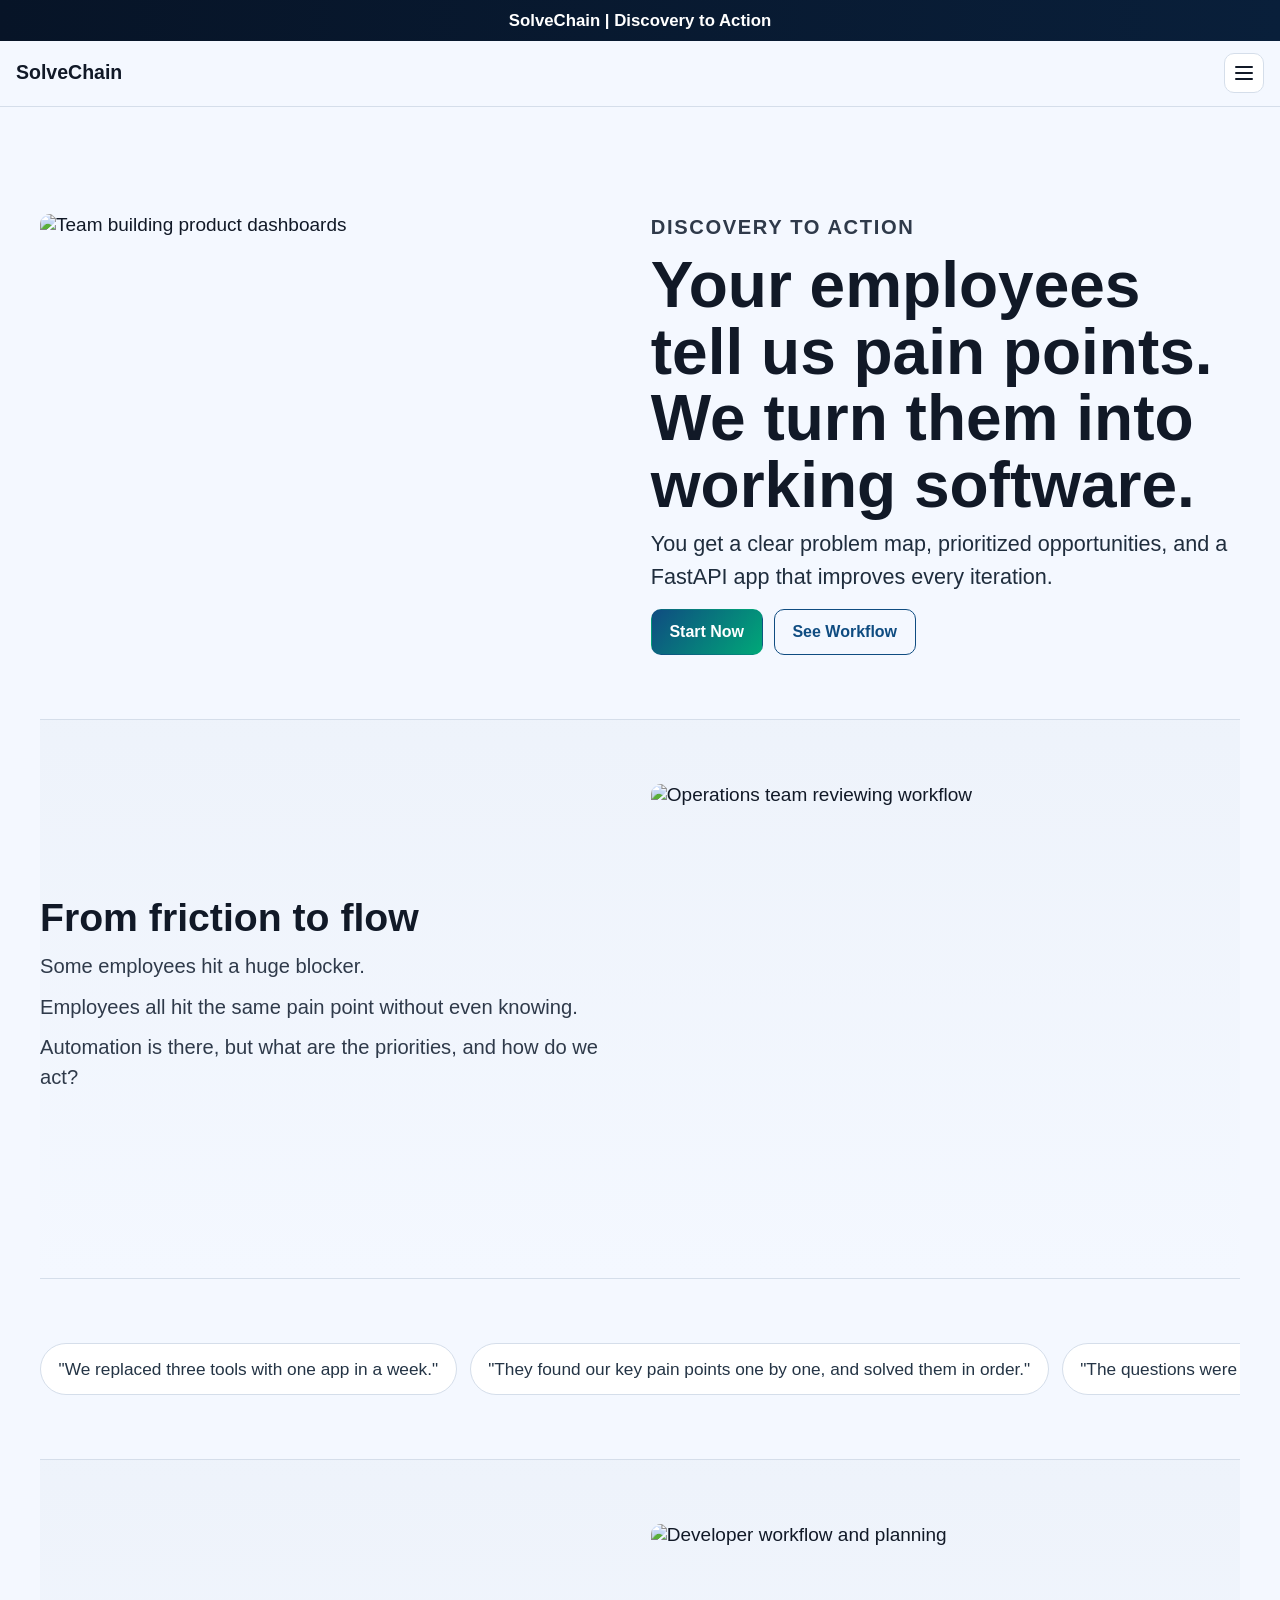
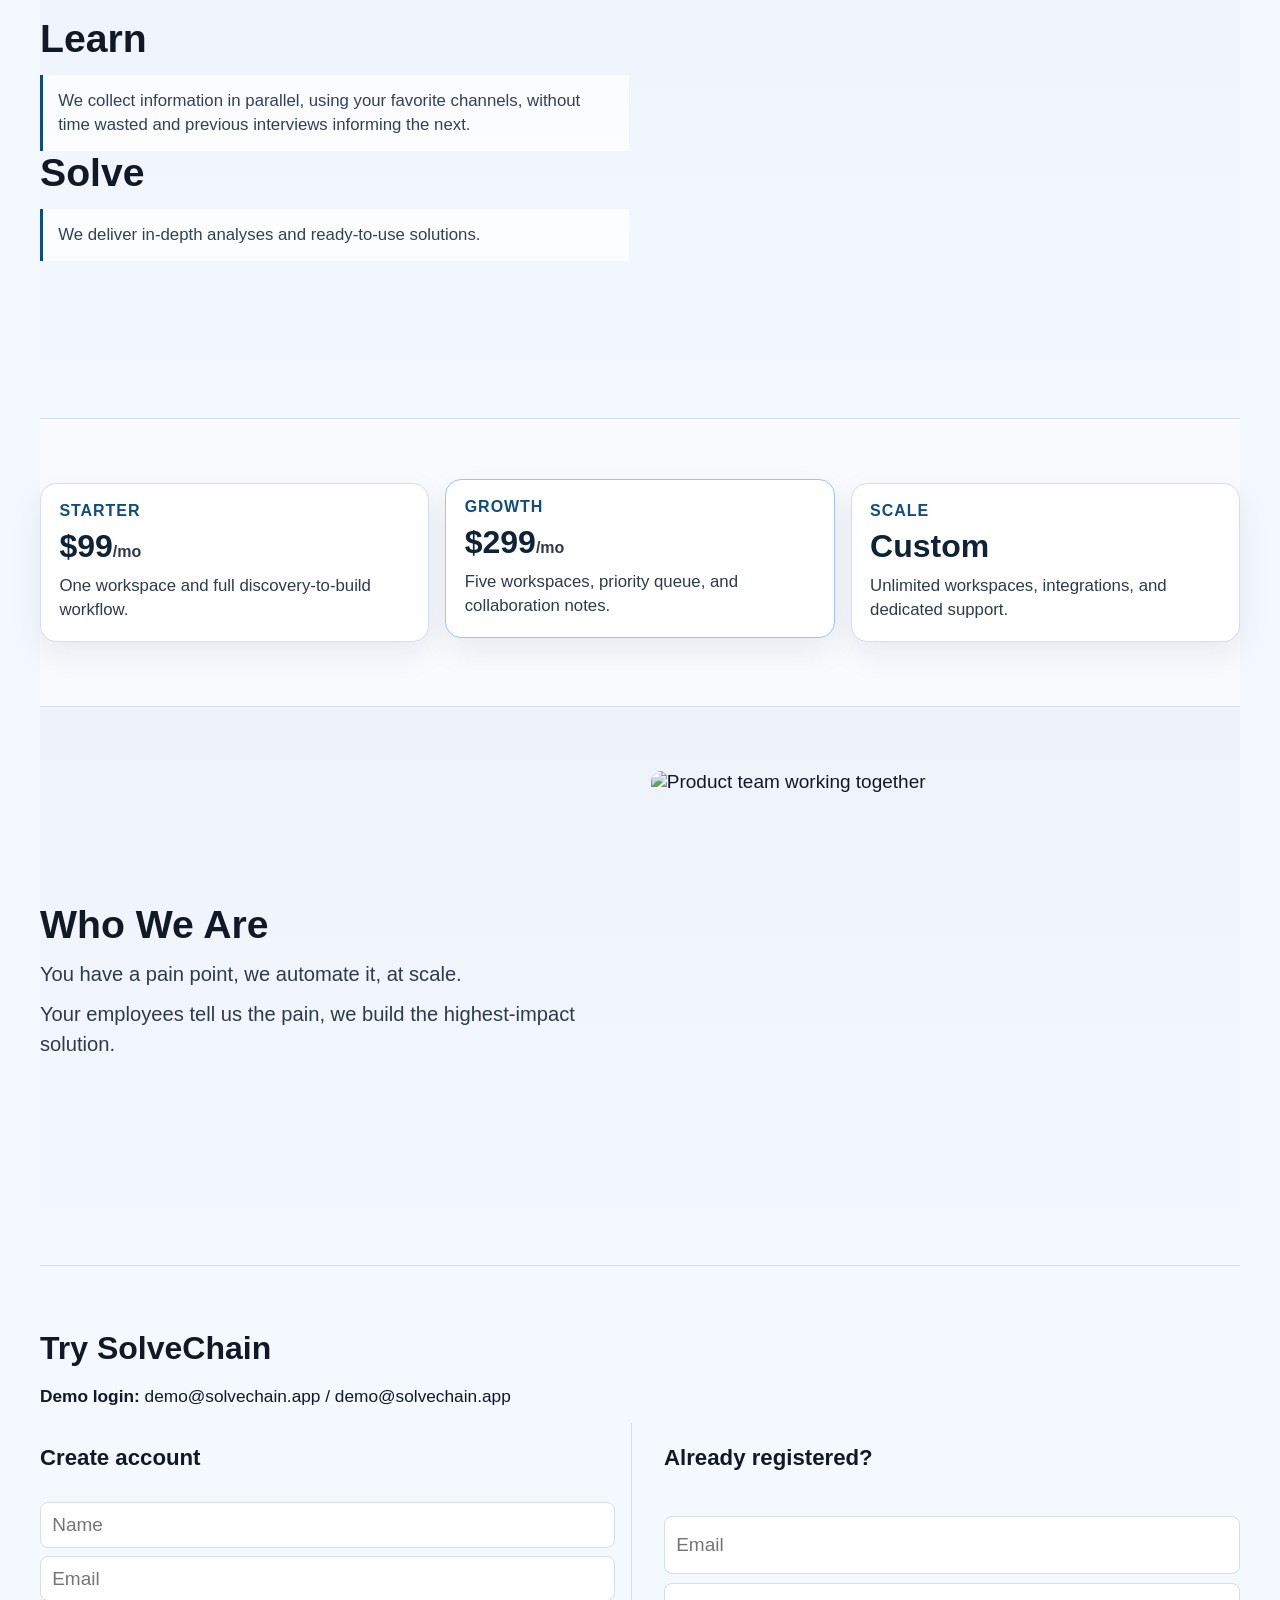
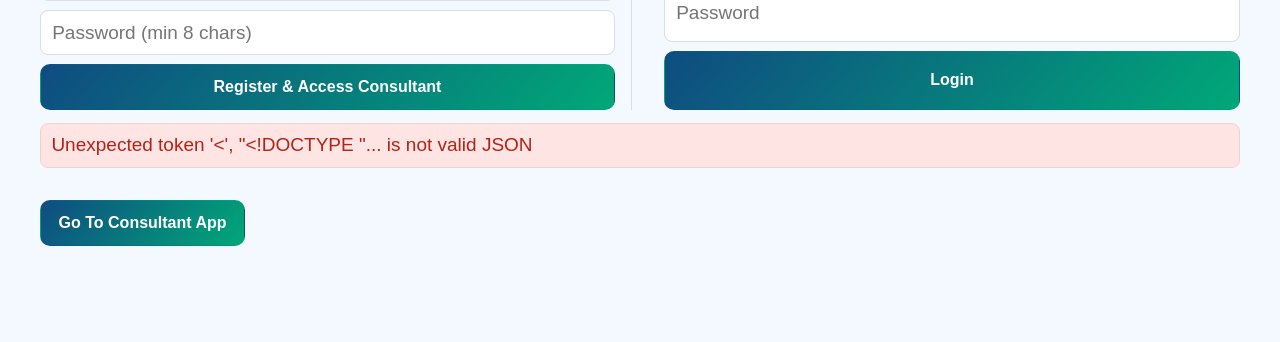
==== commit f1bd301e: "update password" ====
--- a/templates/index.html
+++ b/templates/index.html
@@ -175,7 +175,8 @@
           <h2>Try SolveChain</h2>
           <p id="auth-state" class="muted"></p>
           <p class="demo-cred">
-            <strong>Demo login:</strong> demo@solvechain.app / demo12345
+            <strong>Demo login:</strong> demo@solvechain.app /
+            demo@solvechain.app
           </p>
           <div class="auth-grid">
             <form id="register-form" class="stack form-col">
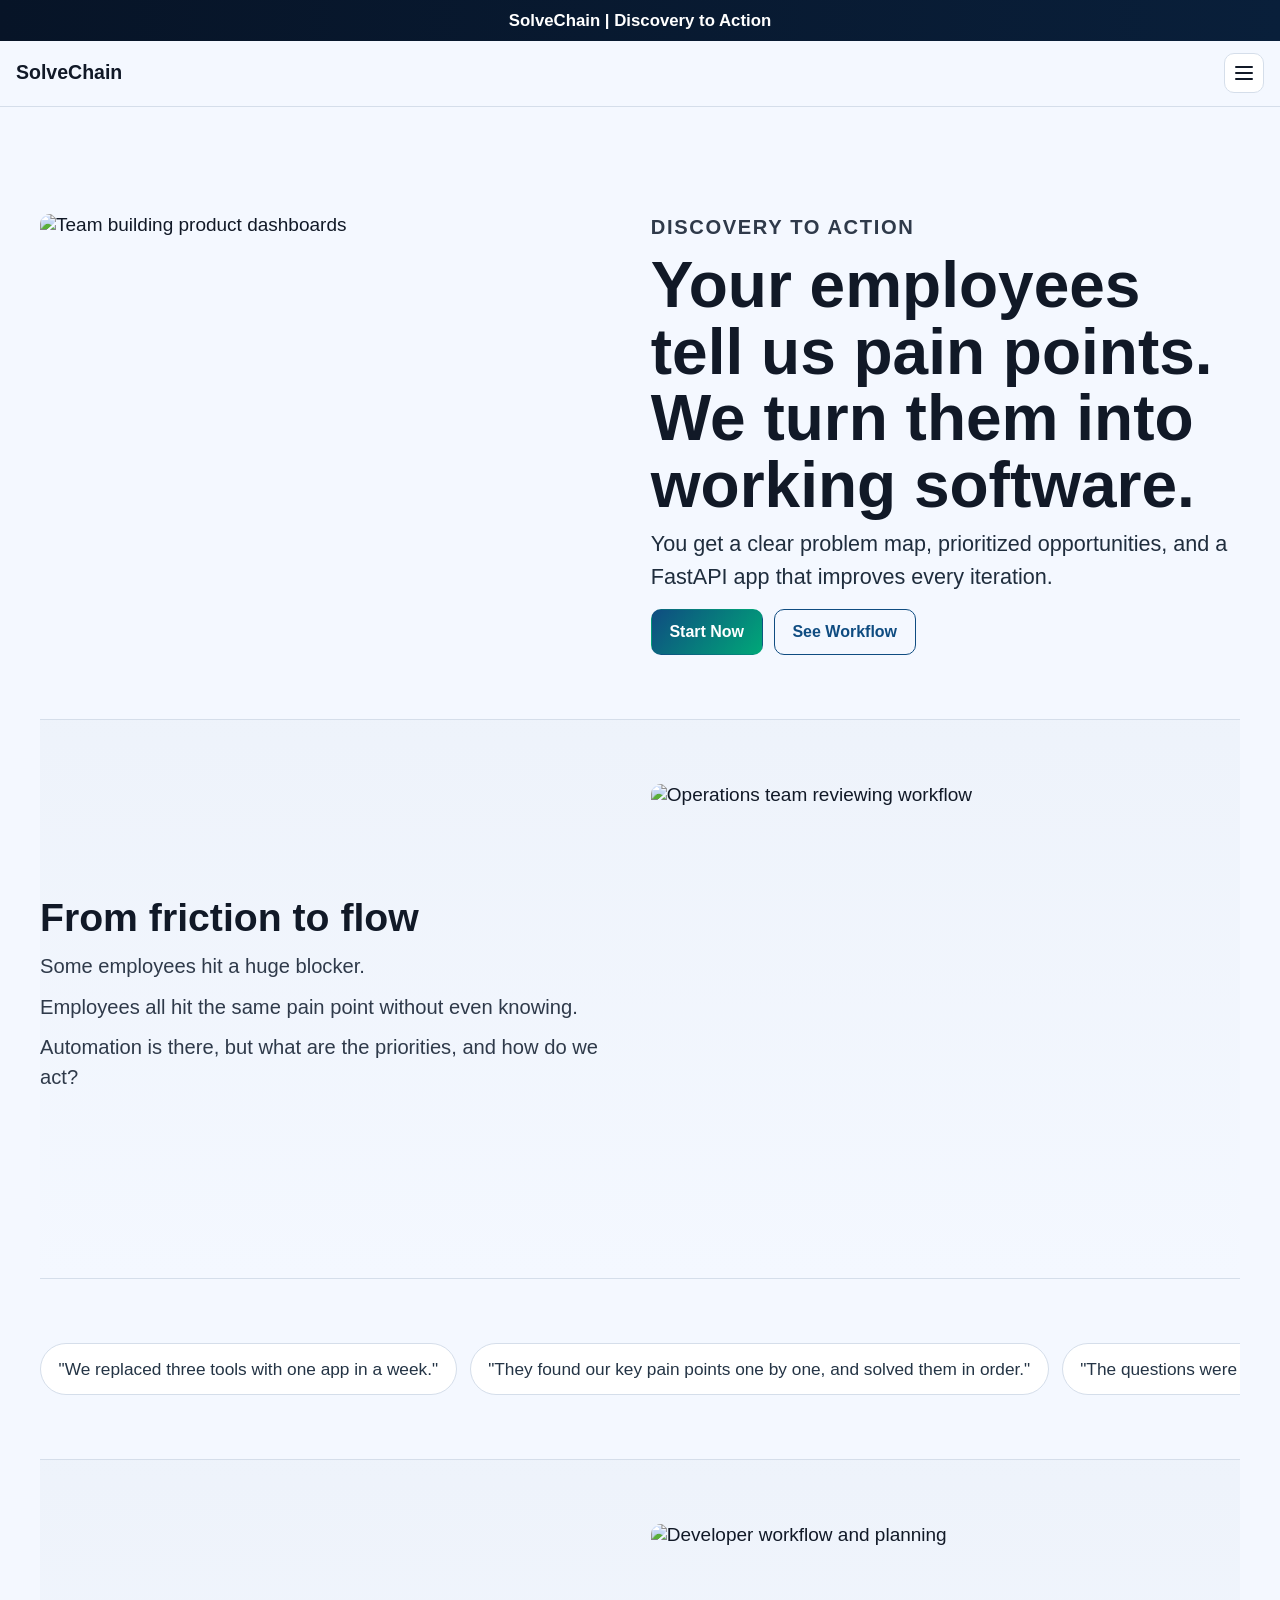
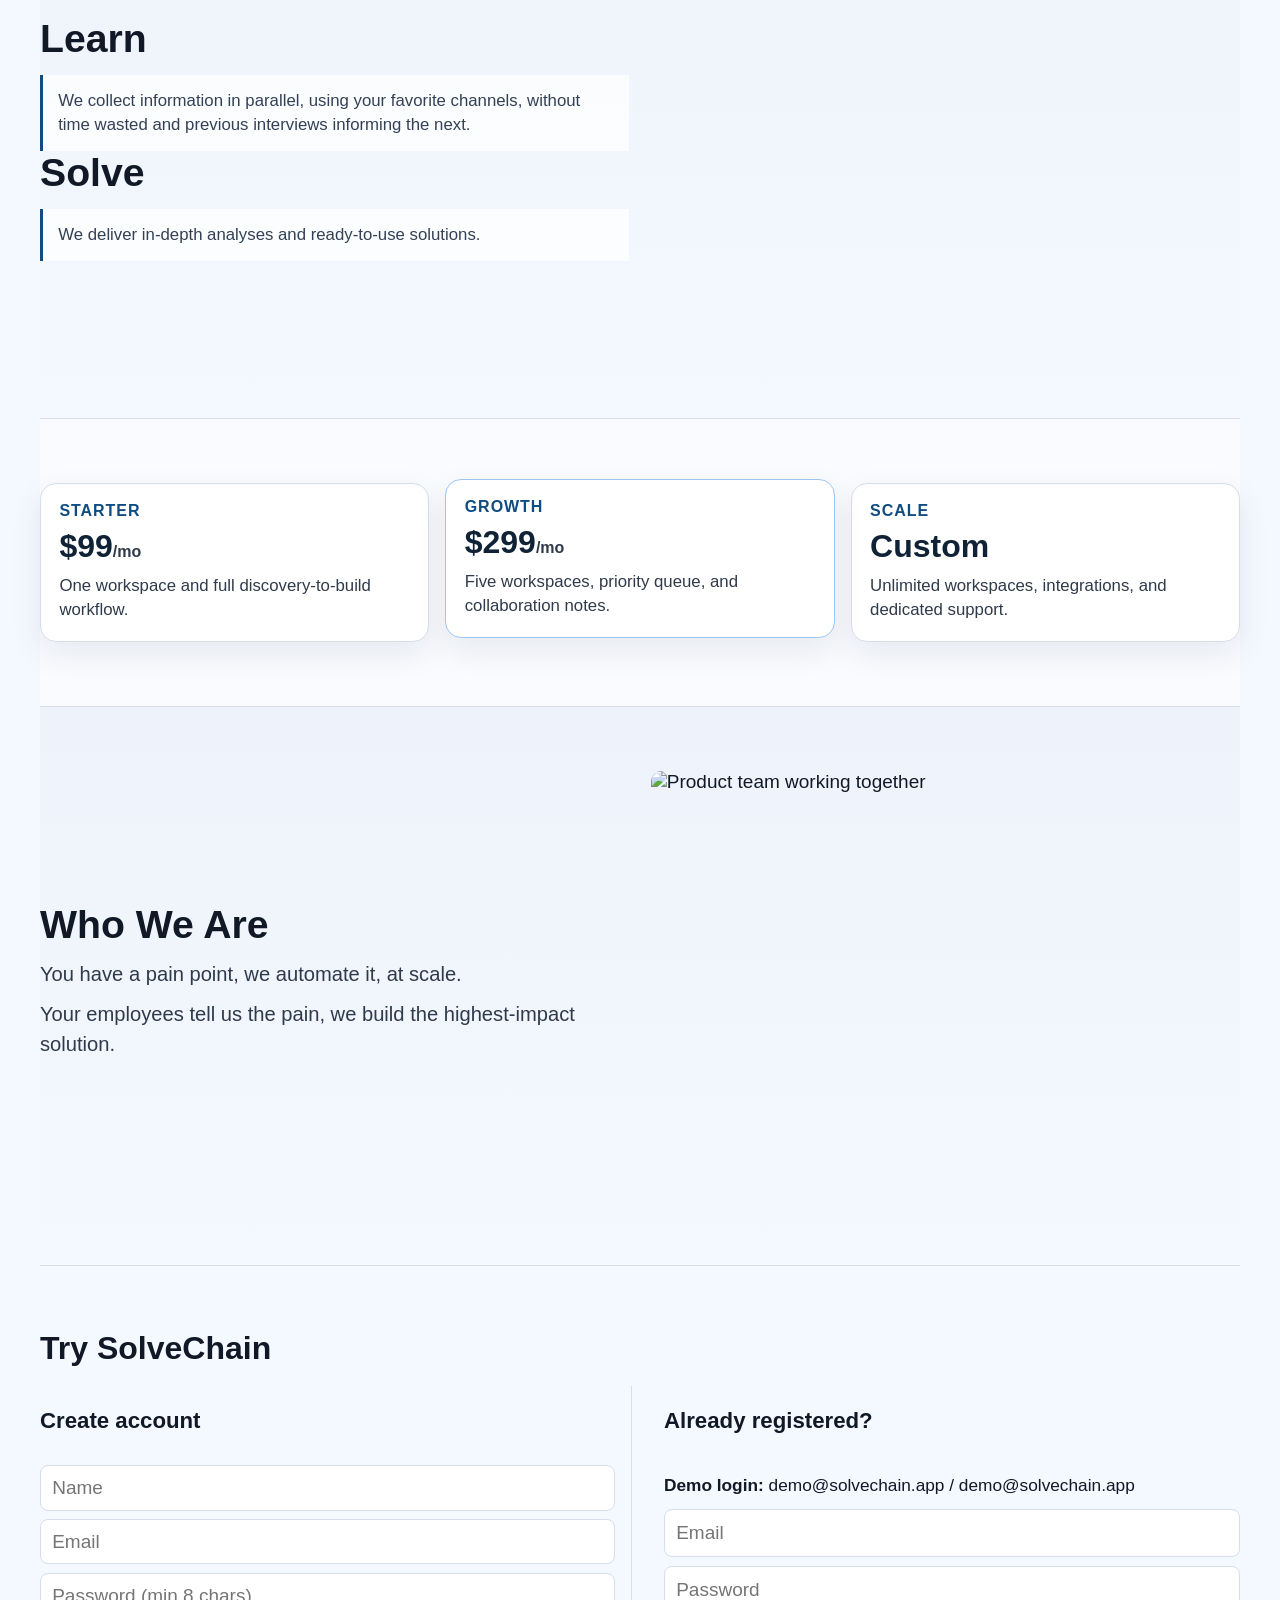
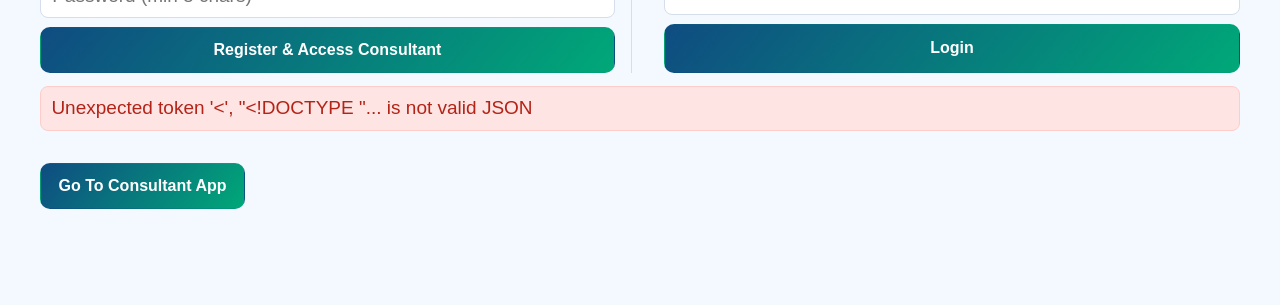
==== commit 5b8263b0: "deliver webapp directly" ====
--- a/templates/index.html
+++ b/templates/index.html
@@ -174,10 +174,6 @@
         <div class="auth-wrap">
           <h2>Try SolveChain</h2>
           <p id="auth-state" class="muted"></p>
-          <p class="demo-cred">
-            <strong>Demo login:</strong> demo@solvechain.app /
-            demo@solvechain.app
-          </p>
           <div class="auth-grid">
             <form id="register-form" class="stack form-col">
               <h3>Create account</h3>
@@ -207,6 +203,10 @@
 
             <form id="login-form" class="stack form-col">
               <h3>Already registered?</h3>
+              <p class="demo-cred">
+                <strong>Demo login:</strong> demo@solvechain.app /
+                demo@solvechain.app
+              </p>
               <input
                 id="login-email"
                 type="email"
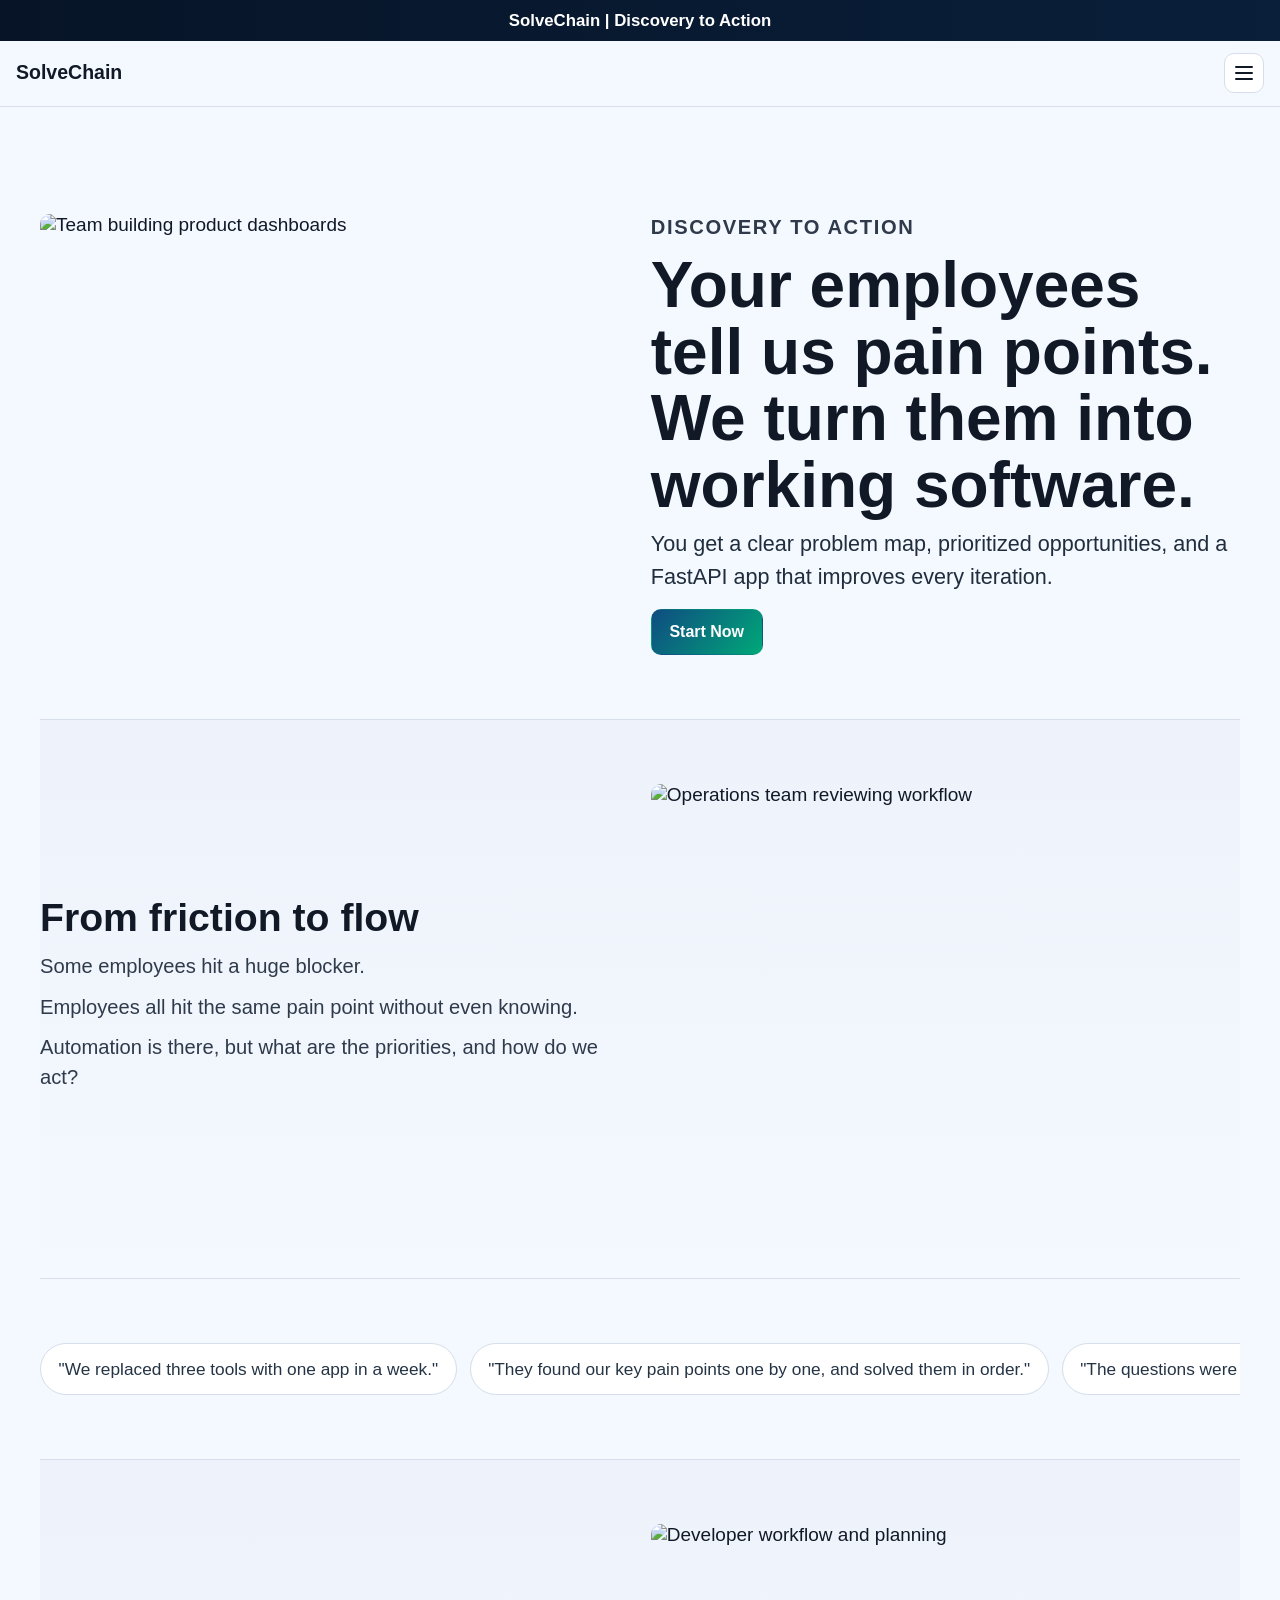
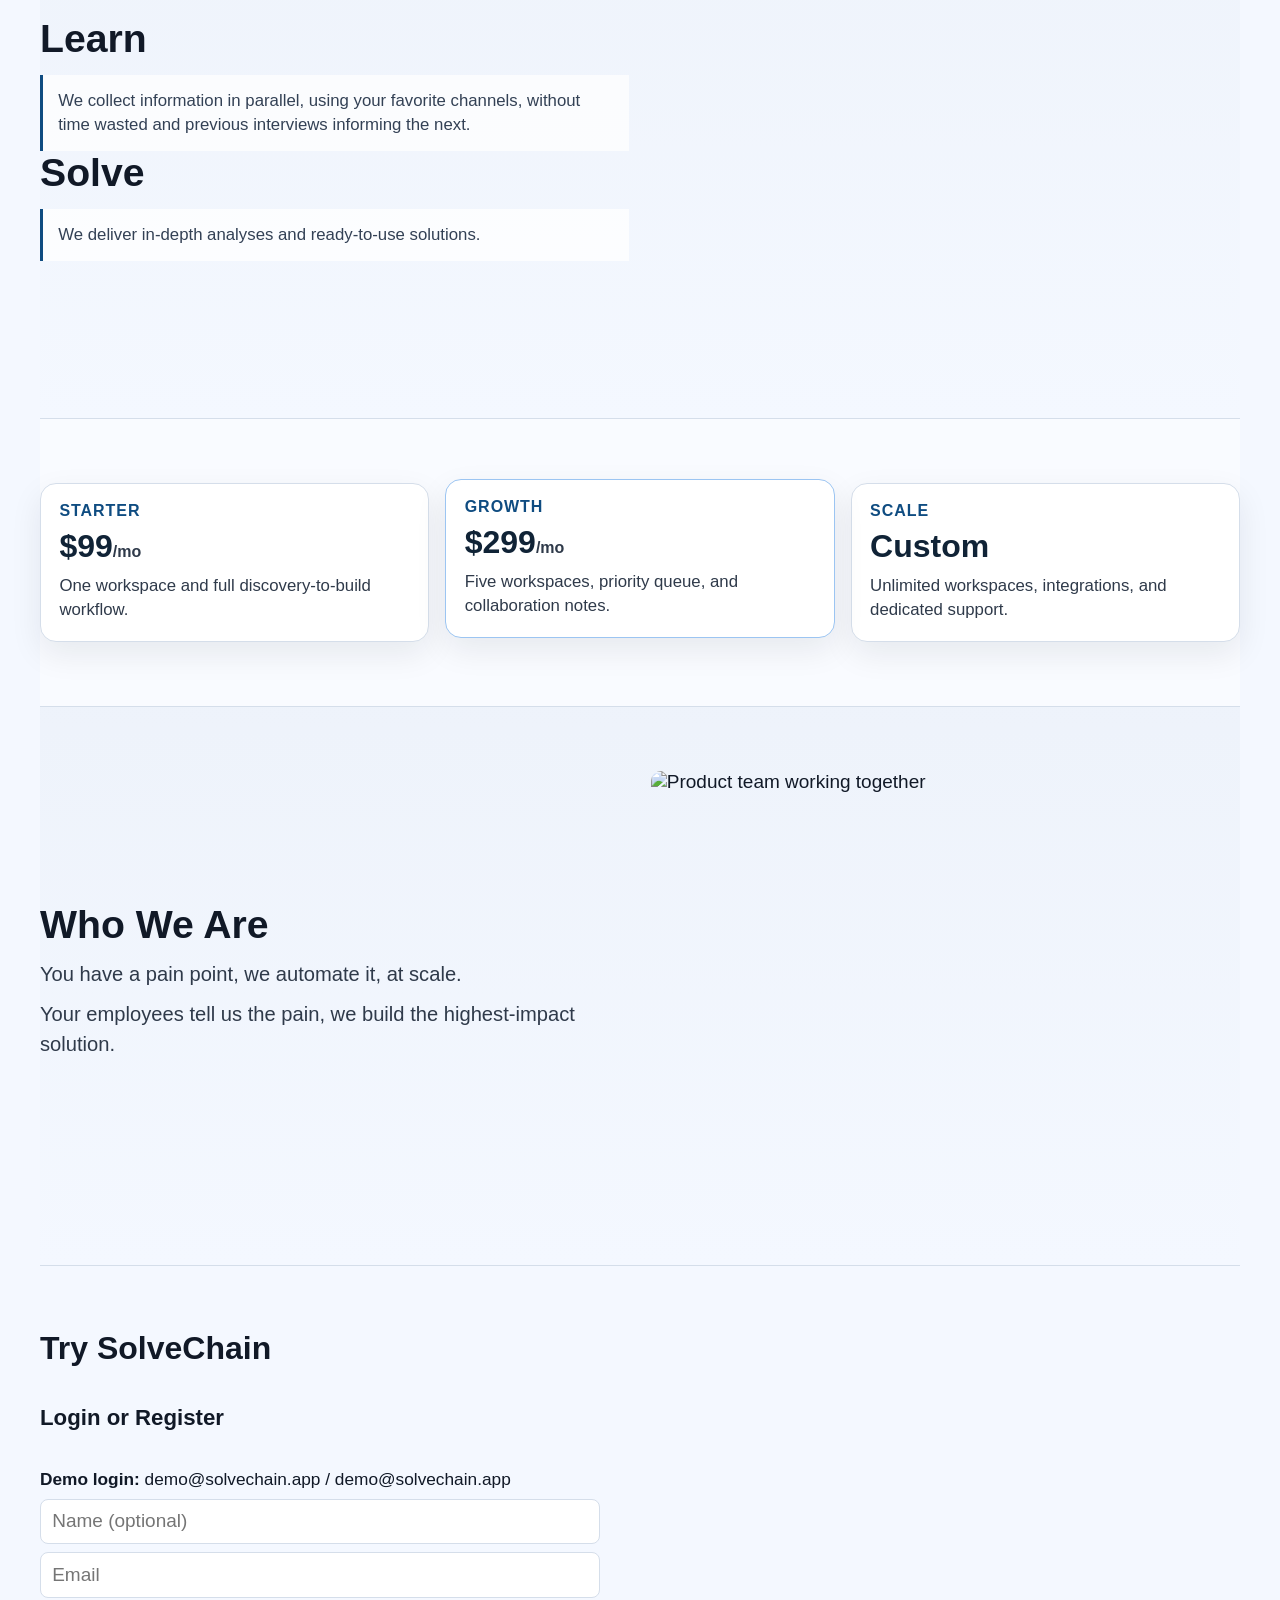
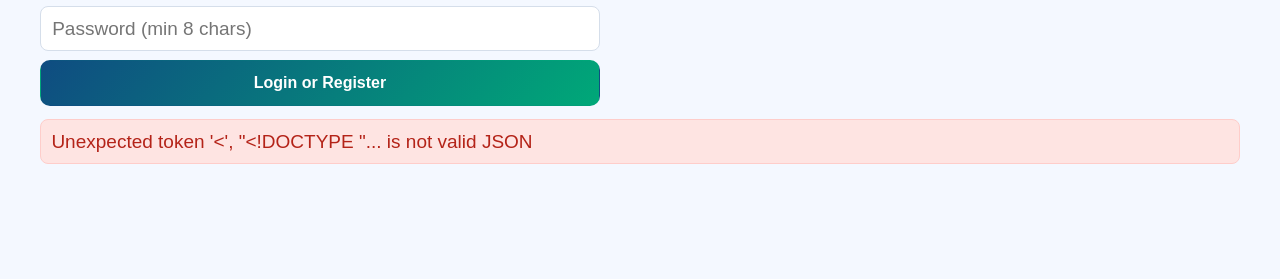
==== commit 87f6a2b6: "UI/UX: fewer buttons" ====
--- a/templates/index.html
+++ b/templates/index.html
@@ -49,7 +49,6 @@
             </p>
             <div class="cta-row">
               <a class="btn" href="#auth">Start Now</a>
-              <a class="btn btn-ghost" href="#flow">See Workflow</a>
             </div>
           </div>
         </div>
@@ -173,69 +172,36 @@
       <section id="auth" class="band reveal">
         <div class="auth-wrap">
           <h2>Try SolveChain</h2>
-          <p id="auth-state" class="muted"></p>
           <div class="auth-grid">
-            <form id="register-form" class="stack form-col">
-              <h3>Create account</h3>
+            <form id="auth-form" class="stack form-col">
+              <h3>Login or Register</h3>
+              <p class="demo-cred">
+                <strong>Demo login:</strong> demo@solvechain.app /
+                demo@solvechain.app
+              </p>
               <input
-                id="register-name"
+                id="auth-name"
                 type="text"
-                placeholder="Name"
-                required
+                placeholder="Name (optional)"
               />
               <input
-                id="register-email"
+                id="auth-email"
                 type="email"
                 placeholder="Email"
                 required
               />
               <input
-                id="register-password"
+                id="auth-password"
                 type="password"
                 placeholder="Password (min 8 chars)"
                 required
                 minlength="8"
               />
-              <button type="submit" class="btn">
-                Register & Access Consultant
-              </button>
+              <button type="submit" class="btn">Login or Register</button>
             </form>
-
-            <form id="login-form" class="stack form-col">
-              <h3>Already registered?</h3>
-              <p class="demo-cred">
-                <strong>Demo login:</strong> demo@solvechain.app /
-                demo@solvechain.app
-              </p>
-              <input
-                id="login-email"
-                type="email"
-                placeholder="Email"
-                required
-              />
-              <input
-                id="login-password"
-                type="password"
-                placeholder="Password"
-                required
-                minlength="8"
-              />
-              <button type="submit" class="btn">Login</button>
-              <button
-                id="logout-btn"
-                type="button"
-                class="btn btn-ghost"
-                hidden
-              >
-                Logout
-              </button>
-            </form>
           </div>
 
           <p id="auth-error" class="error" hidden></p>
-          <a id="consultant-link" class="btn" href="/consultant" hidden
-            >Go To Consultant App</a
-          >
         </div>
       </section>
     </main>
--- a/static/site.css
+++ b/static/site.css
@@ -321,20 +321,16 @@
 
 .auth-grid {
   display: grid;
-  grid-template-columns: 1fr 1fr;
+  grid-template-columns: 1fr;
   gap: 1rem;
   margin-top: 1rem;
+  max-width: 560px;
 }
 
 .form-col {
-  padding-right: 1rem;
-  border-right: 1px solid var(--line);
-}
-
-.form-col:last-child {
+  padding-right: 0;
   border-right: 0;
-  padding-right: 0;
-  padding-left: 1rem;
+  padding-left: 0;
 }
 
 .stack { display: grid; gap: .55rem; }
@@ -361,11 +357,6 @@
 
 .muted { color: var(--muted); }
 
-#consultant-link {
-  margin-top: .8rem;
-  display: inline-block;
-}
-
 .reveal {
   opacity: 0;
   transform: translateY(20px);
@@ -390,7 +381,6 @@
 
   .form-col,
   .form-col:last-child {
-    border-right: 0;
     padding-right: 0;
     padding-left: 0;
   }
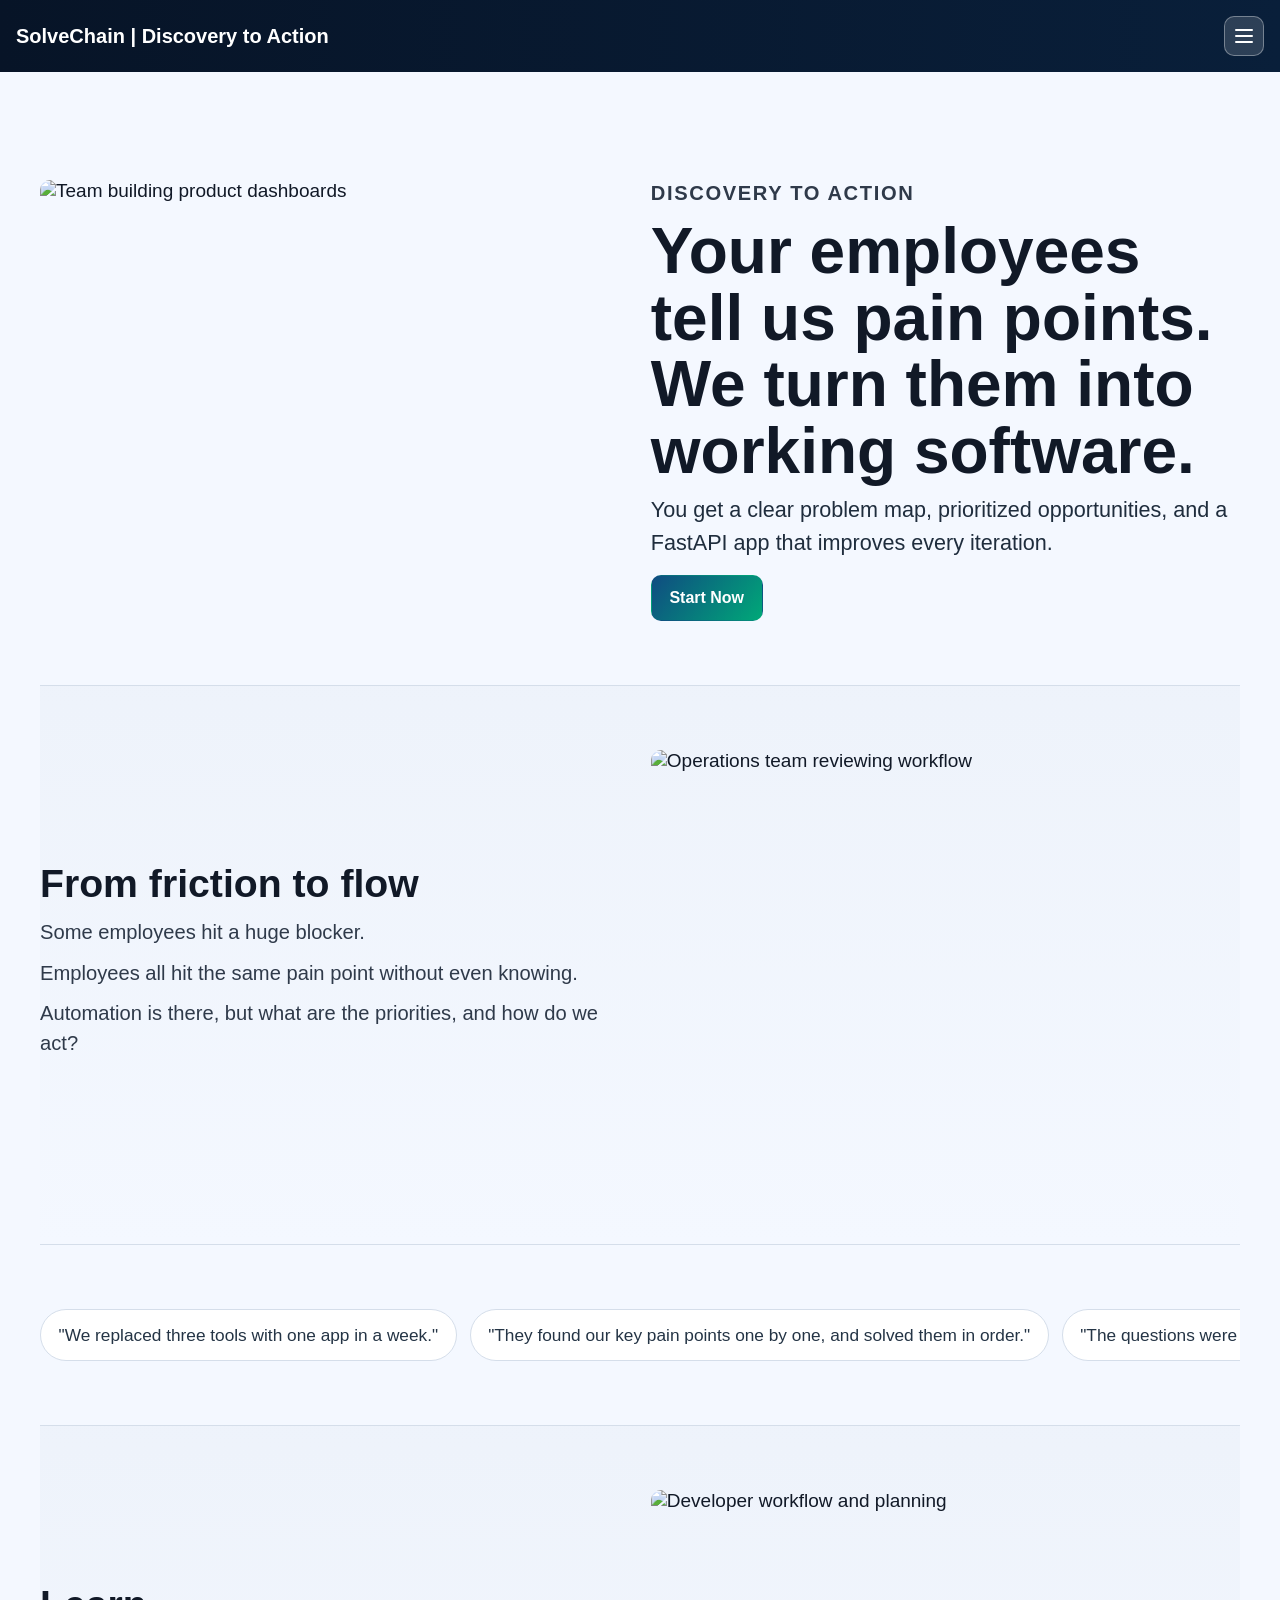
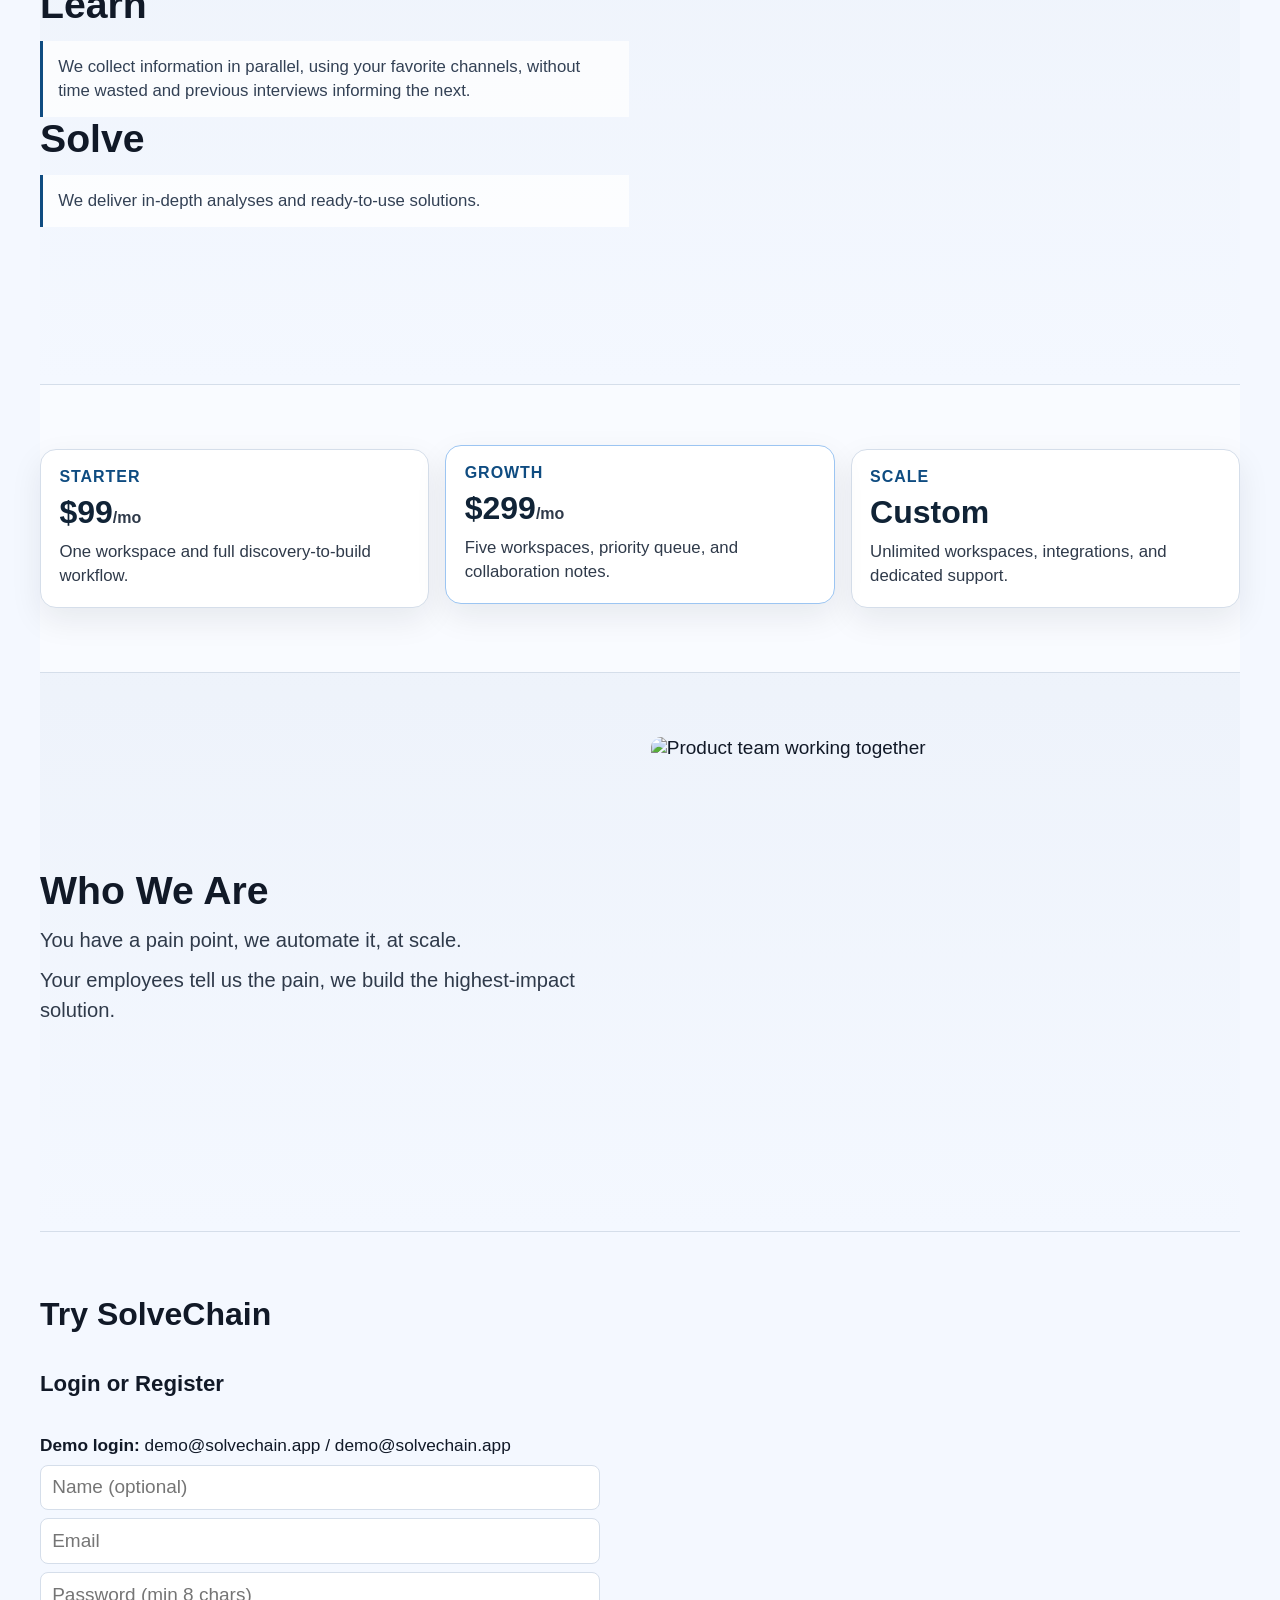
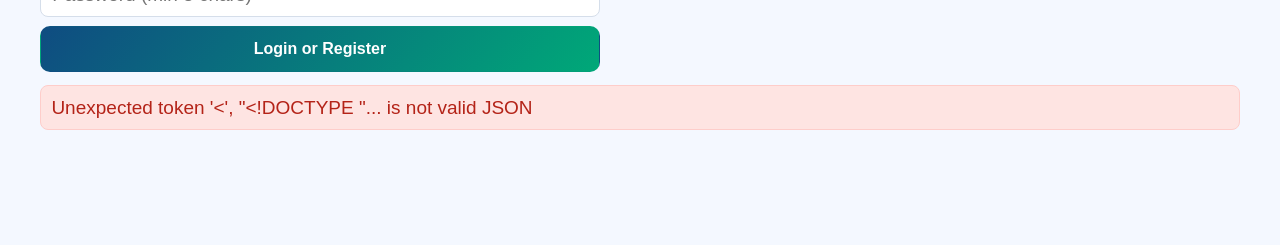
==== commit 6d8ea57a: "UI: top line everywhere" ====
--- a/templates/index.html
+++ b/templates/index.html
@@ -7,10 +7,8 @@
     <link rel="stylesheet" href="/static/site.css" />
   </head>
   <body>
-    <div class="banner">SolveChain | Discovery to Action</div>
-
-    <header class="topbar">
-      <a class="brand" href="#home">SolveChain</a>
+    <header class="banner">
+      <a class="banner-title" href="#home">SolveChain | Discovery to Action</a>
       <button
         class="menu-toggle"
         id="menu-toggle"
--- a/static/site.css
+++ b/static/site.css
@@ -26,34 +26,24 @@
   left: 0;
   right: 0;
   z-index: 50;
-  padding: .66rem 1rem;
-  text-align: center;
-  color: #fff;
-  font-weight: 800;
-  font-size: 1.05rem;
-  background: linear-gradient(90deg, #071427, var(--banner));
-}
-
-.topbar {
-  position: fixed;
-  top: 40px;
-  left: 0;
-  right: 0;
-  z-index: 45;
   display: flex;
   align-items: center;
   justify-content: space-between;
-  padding: .8rem 1rem;
-  background: rgba(244, 248, 255, 0.96);
-  border-bottom: 1px solid var(--line);
-  backdrop-filter: blur(10px);
-}
-
-.brand {
-  color: var(--text);
+  gap: .8rem;
+  min-height: 72px;
+  padding: .85rem 1rem;
+  color: #fff;
+  font-weight: 800;
+  font-size: 1.2rem;
+  background: linear-gradient(90deg, #071427, var(--banner));
+}
+
+.banner-title {
+  color: #fff;
   text-decoration: none;
   font-weight: 900;
-  font-size: 1.22rem;
+  font-size: 1.25rem;
+  line-height: 1.2;
 }
 
 .menu-toggle {
@@ -63,9 +53,9 @@
   gap: 4px;
   width: 40px;
   height: 40px;
-  border: 1px solid var(--line);
+  border: 1px solid rgba(255, 255, 255, 0.35);
   border-radius: 10px;
-  background: #fff;
+  background: rgba(255, 255, 255, 0.15);
   cursor: pointer;
 }
 
@@ -74,7 +64,7 @@
   width: 18px;
   height: 2px;
   margin: 0 auto;
-  background: var(--text);
+  background: #fff;
   border-radius: 99px;
 }
 
@@ -109,7 +99,7 @@
 main {
   width: min(1200px, 100% - 2rem);
   margin: 0 auto;
-  padding-top: 138px;
+  padding-top: 104px;
   padding-bottom: 2rem;
 }
 
@@ -369,7 +359,7 @@
 }
 
 @media (max-width: 980px) {
-  main { padding-top: 162px; }
+  main { padding-top: 116px; }
 
   .split,
   .plan-grid,
@@ -385,10 +375,5 @@
     padding-left: 0;
   }
 
-  .topbar {
-    top: 37px;
-    padding: .72rem .8rem;
-  }
-
   .plan-card.featured { transform: none; }
 }
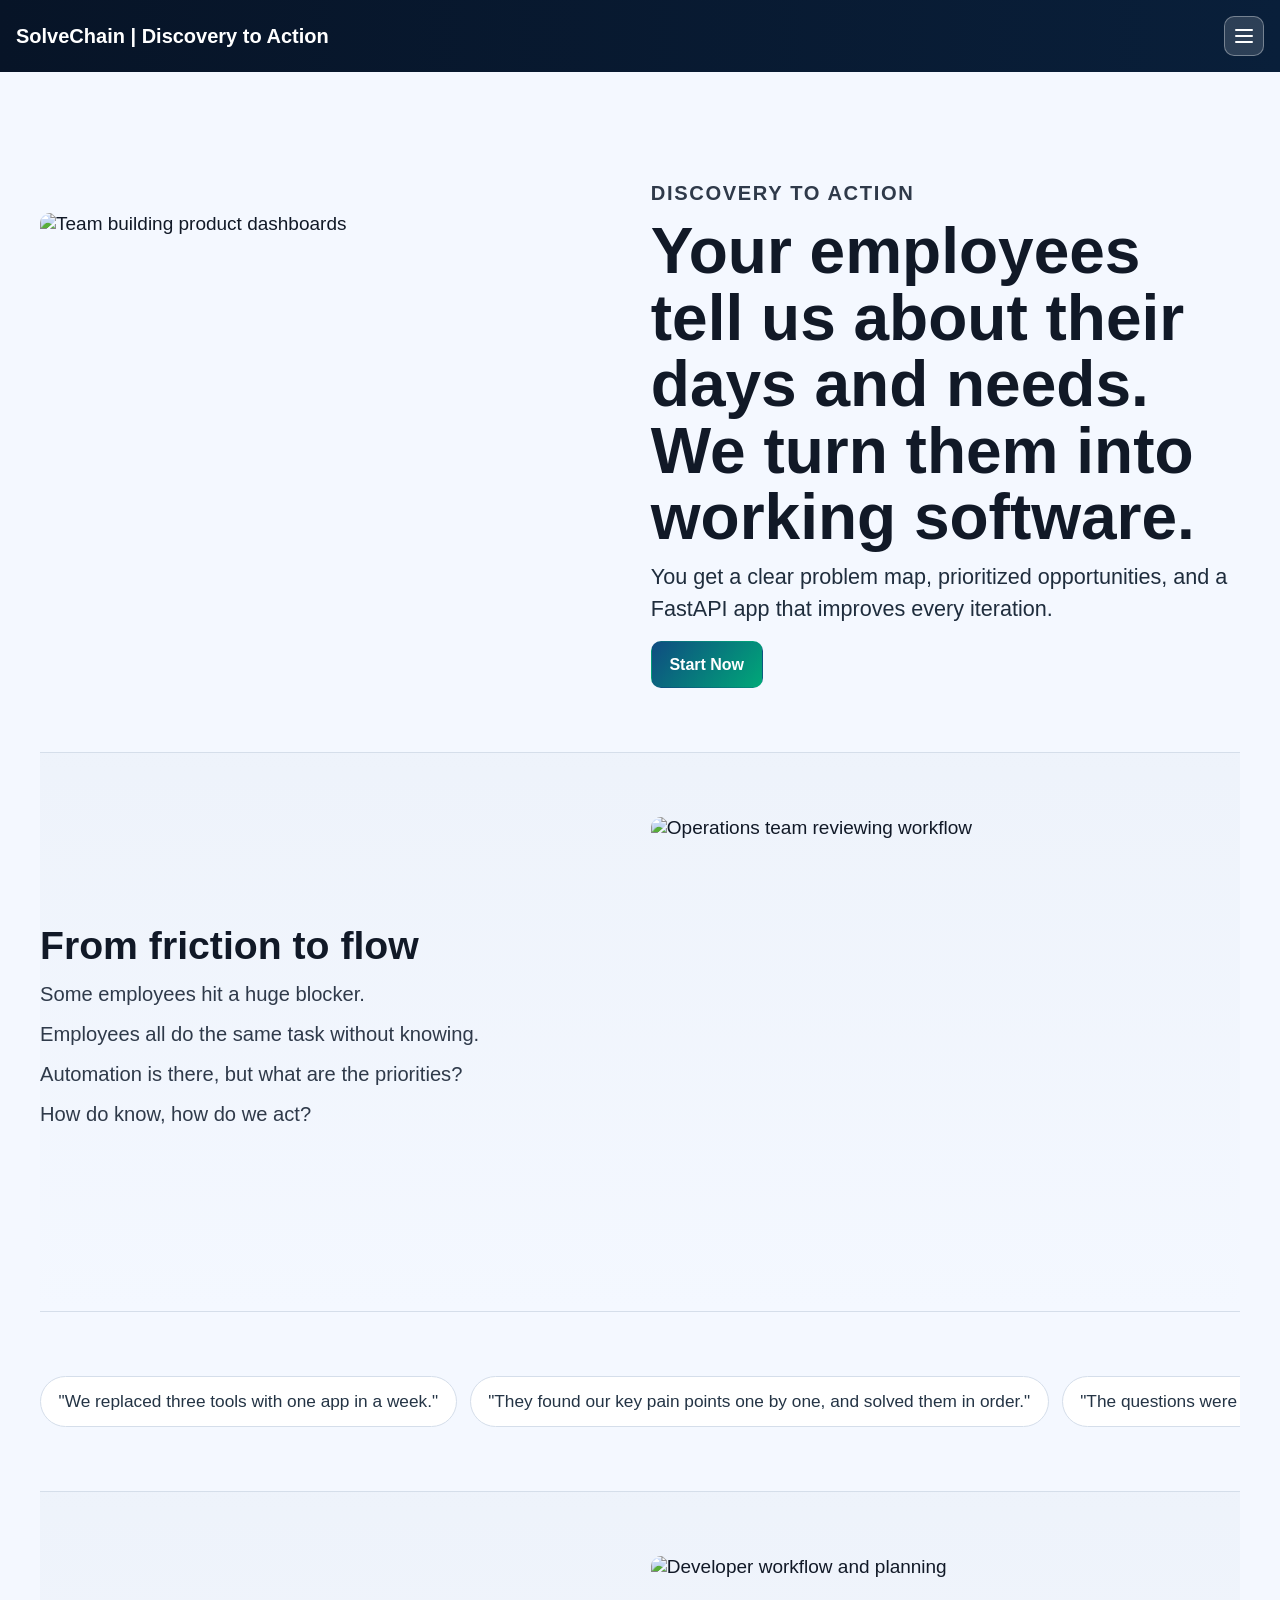
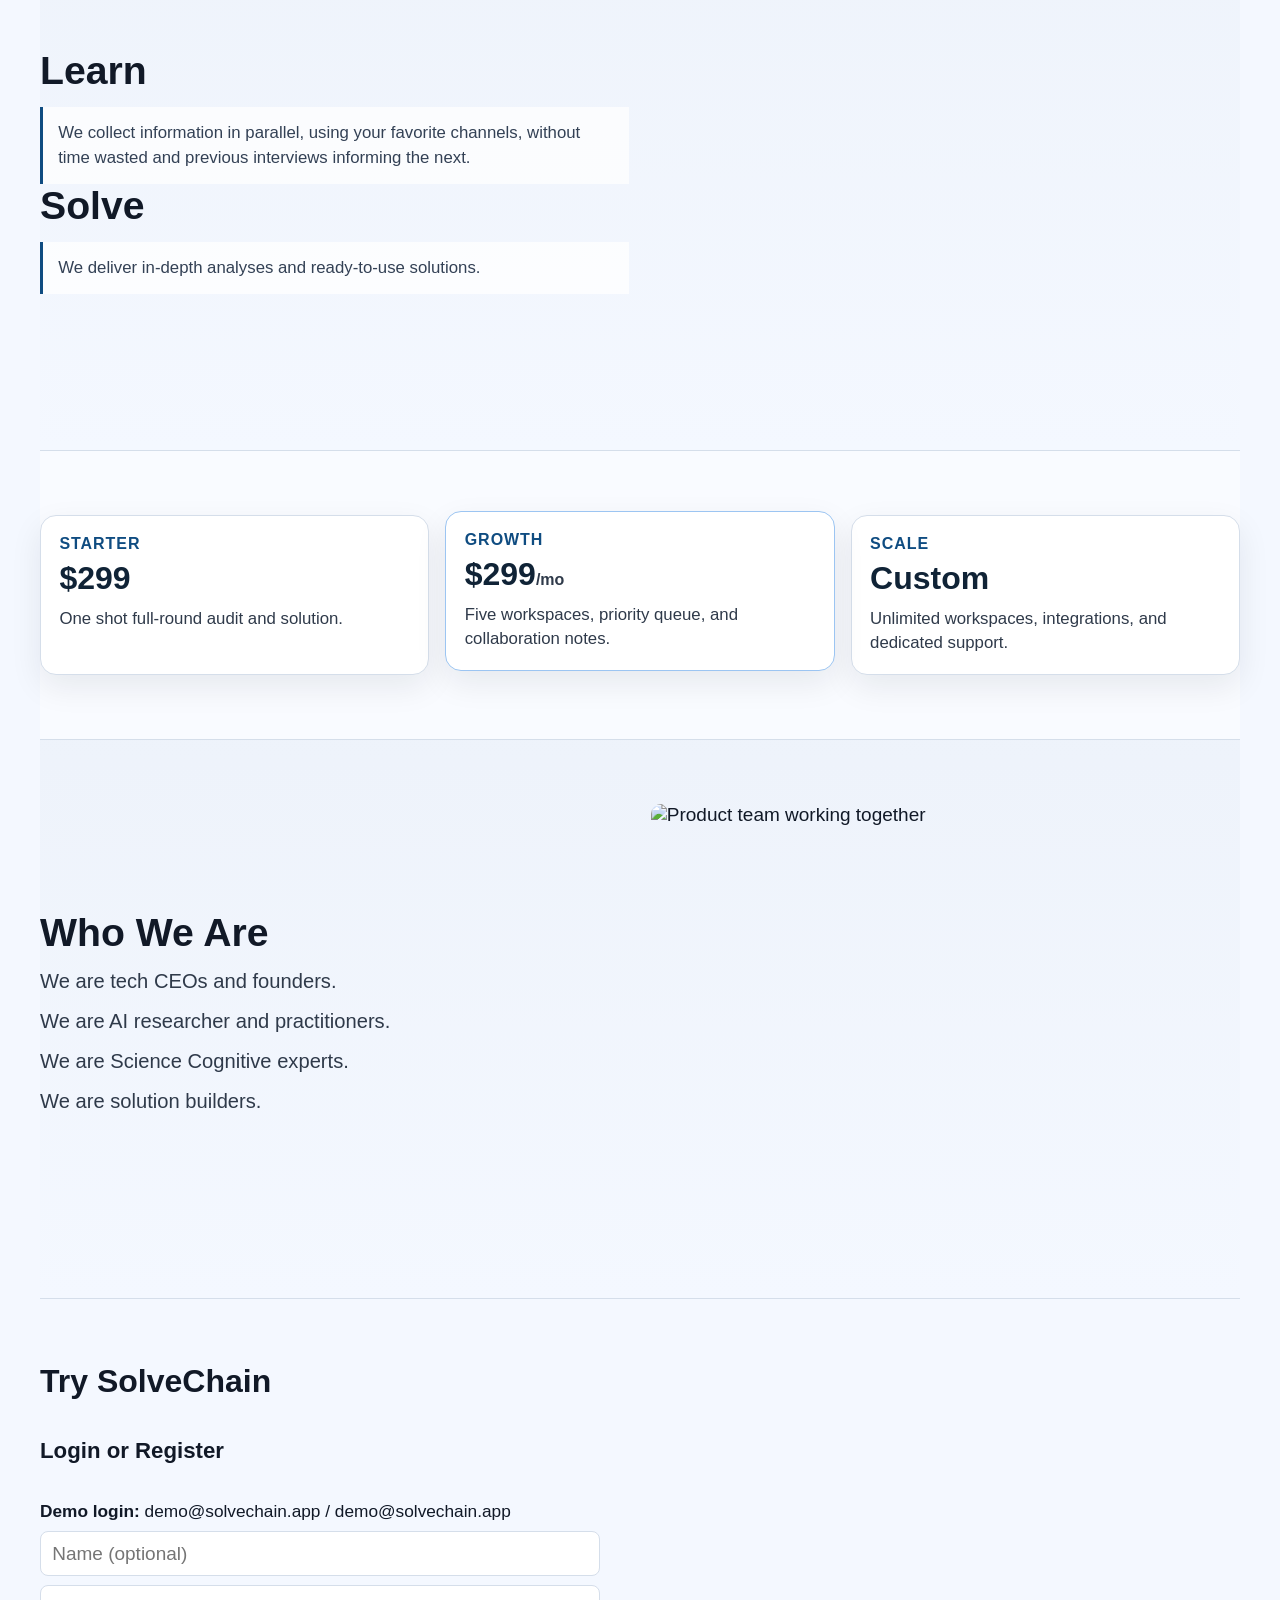
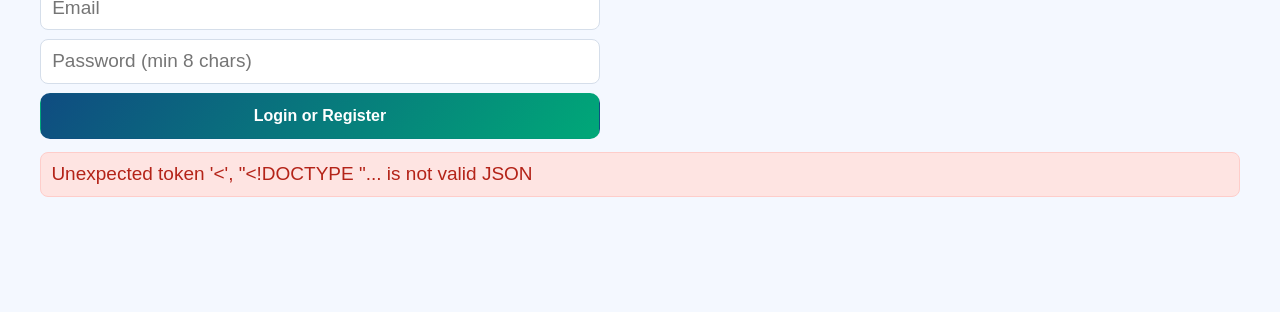
==== commit 22c19661: "display dashboard progressively" ====
--- a/templates/index.html
+++ b/templates/index.html
@@ -38,8 +38,8 @@
           <div class="copy">
             <p class="chip">Discovery to Action</p>
             <h1>
-              Your employees tell us pain points. We turn them into working
-              software.
+              Your employees tell us about their days and needs. We turn them
+              into working software.
             </h1>
             <p class="lead">
               You get a clear problem map, prioritized opportunities, and a
@@ -57,11 +57,9 @@
           <div class="copy">
             <h2>From friction to flow</h2>
             <p>Some employees hit a huge blocker.</p>
-            <p>Employees all hit the same pain point without even knowing.</p>
-            <p>
-              Automation is there, but what are the priorities, and how do we
-              act?
-            </p>
+            <p>Employees all do the same task without knowing.</p>
+            <p>Automation is there, but what are the priorities?</p>
+            <p>How do know, how do we act?</p>
           </div>
           <img
             src="https://images.unsplash.com/photo-1553877522-43269d4ea984?auto=format&fit=crop&w=1200&q=80"
@@ -134,8 +132,8 @@
         <div class="plan-grid">
           <article class="plan-card">
             <p class="plan-tier">Starter</p>
-            <p class="plan-price">$99<span>/mo</span></p>
-            <p>One workspace and full discovery-to-build workflow.</p>
+            <p class="plan-price">$299</p>
+            <p>One shot full-round audit and solution.</p>
           </article>
           <article class="plan-card featured">
             <p class="plan-tier">Growth</p>
@@ -154,11 +152,10 @@
         <div class="split">
           <div class="copy">
             <h2>Who We Are</h2>
-            <p>You have a pain point, we automate it, at scale.</p>
-            <p>
-              Your employees tell us the pain, we build the highest-impact
-              solution.
-            </p>
+            <p>We are tech CEOs and founders.</p>
+            <p>We are AI researcher and practitioners.</p>
+            <p>We are Science Cognitive experts.</p>
+            <p>We are solution builders.</p>
           </div>
           <img
             src="https://images.unsplash.com/photo-1497215842964-222b430dc094?auto=format&fit=crop&w=1200&q=80"
@@ -177,11 +174,7 @@
                 <strong>Demo login:</strong> demo@solvechain.app /
                 demo@solvechain.app
               </p>
-              <input
-                id="auth-name"
-                type="text"
-                placeholder="Name (optional)"
-              />
+              <input id="auth-name" type="text" placeholder="Name (optional)" />
               <input
                 id="auth-email"
                 type="email"
